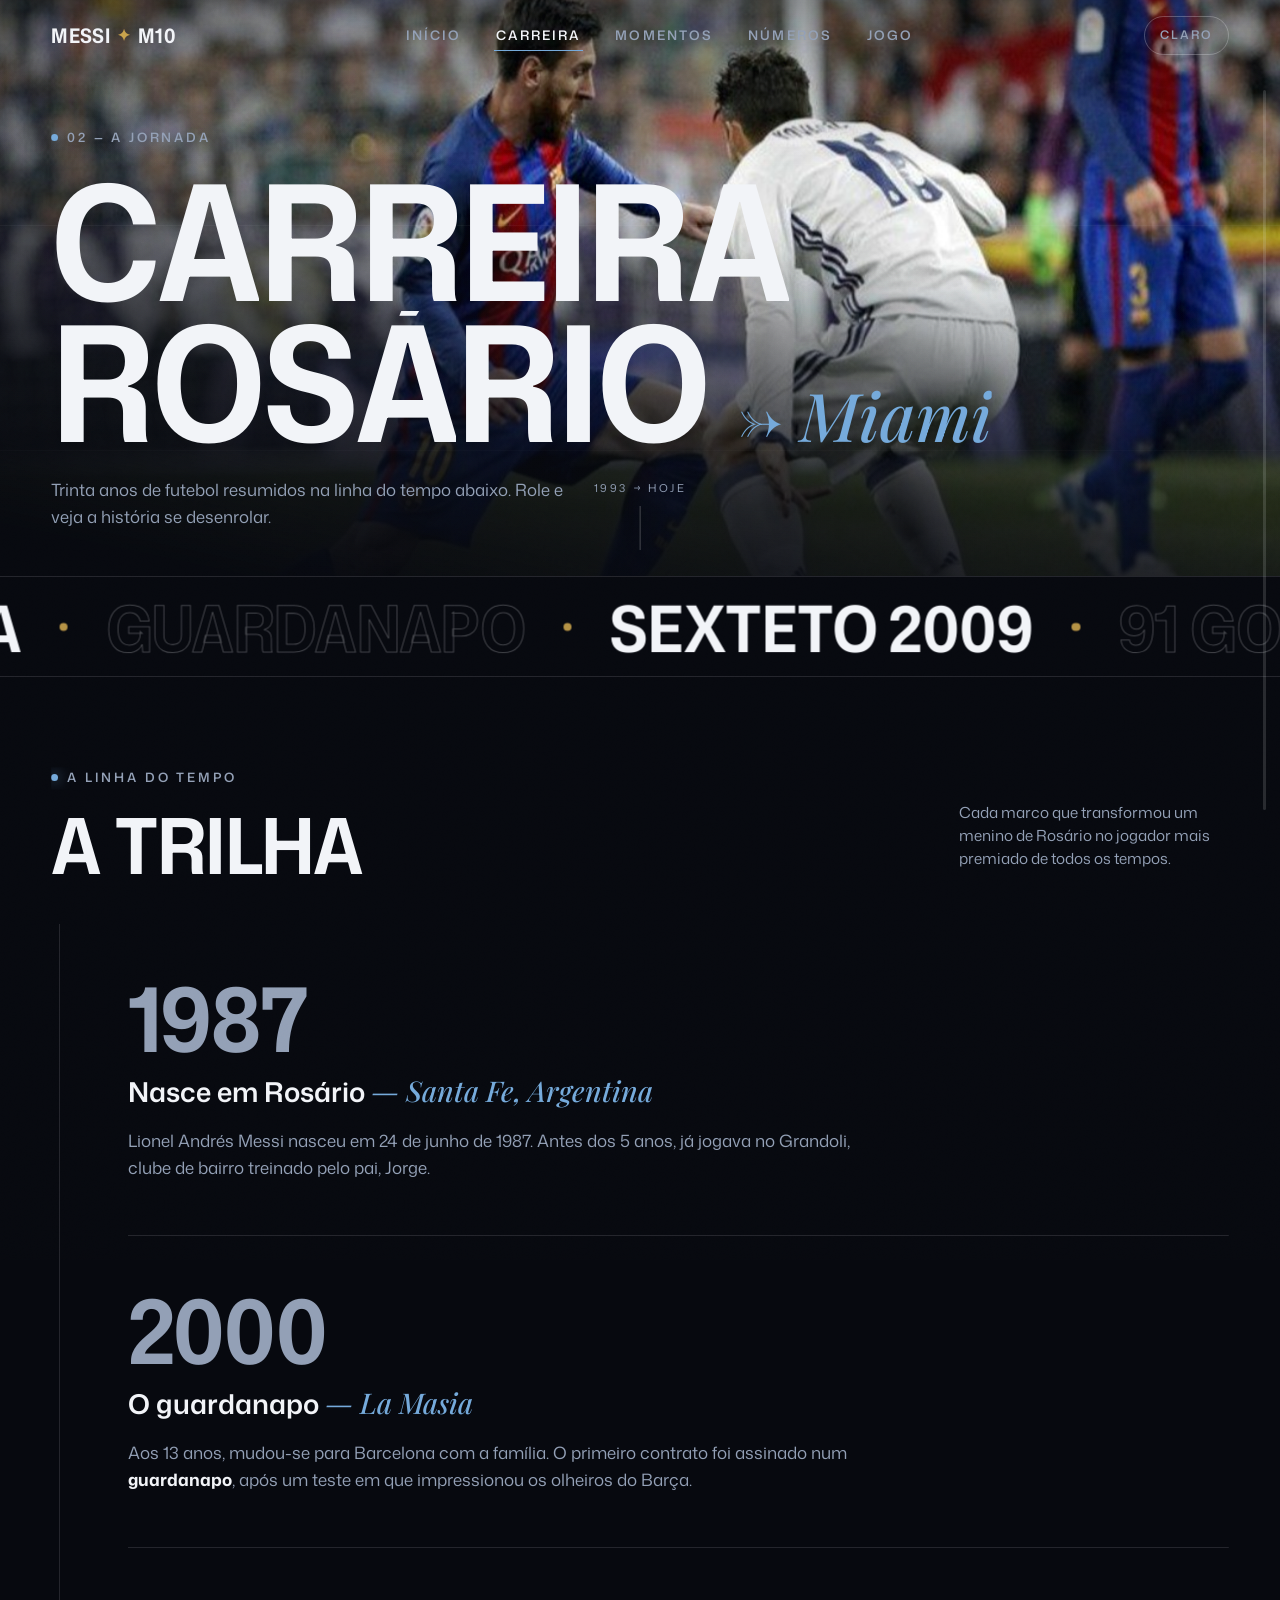
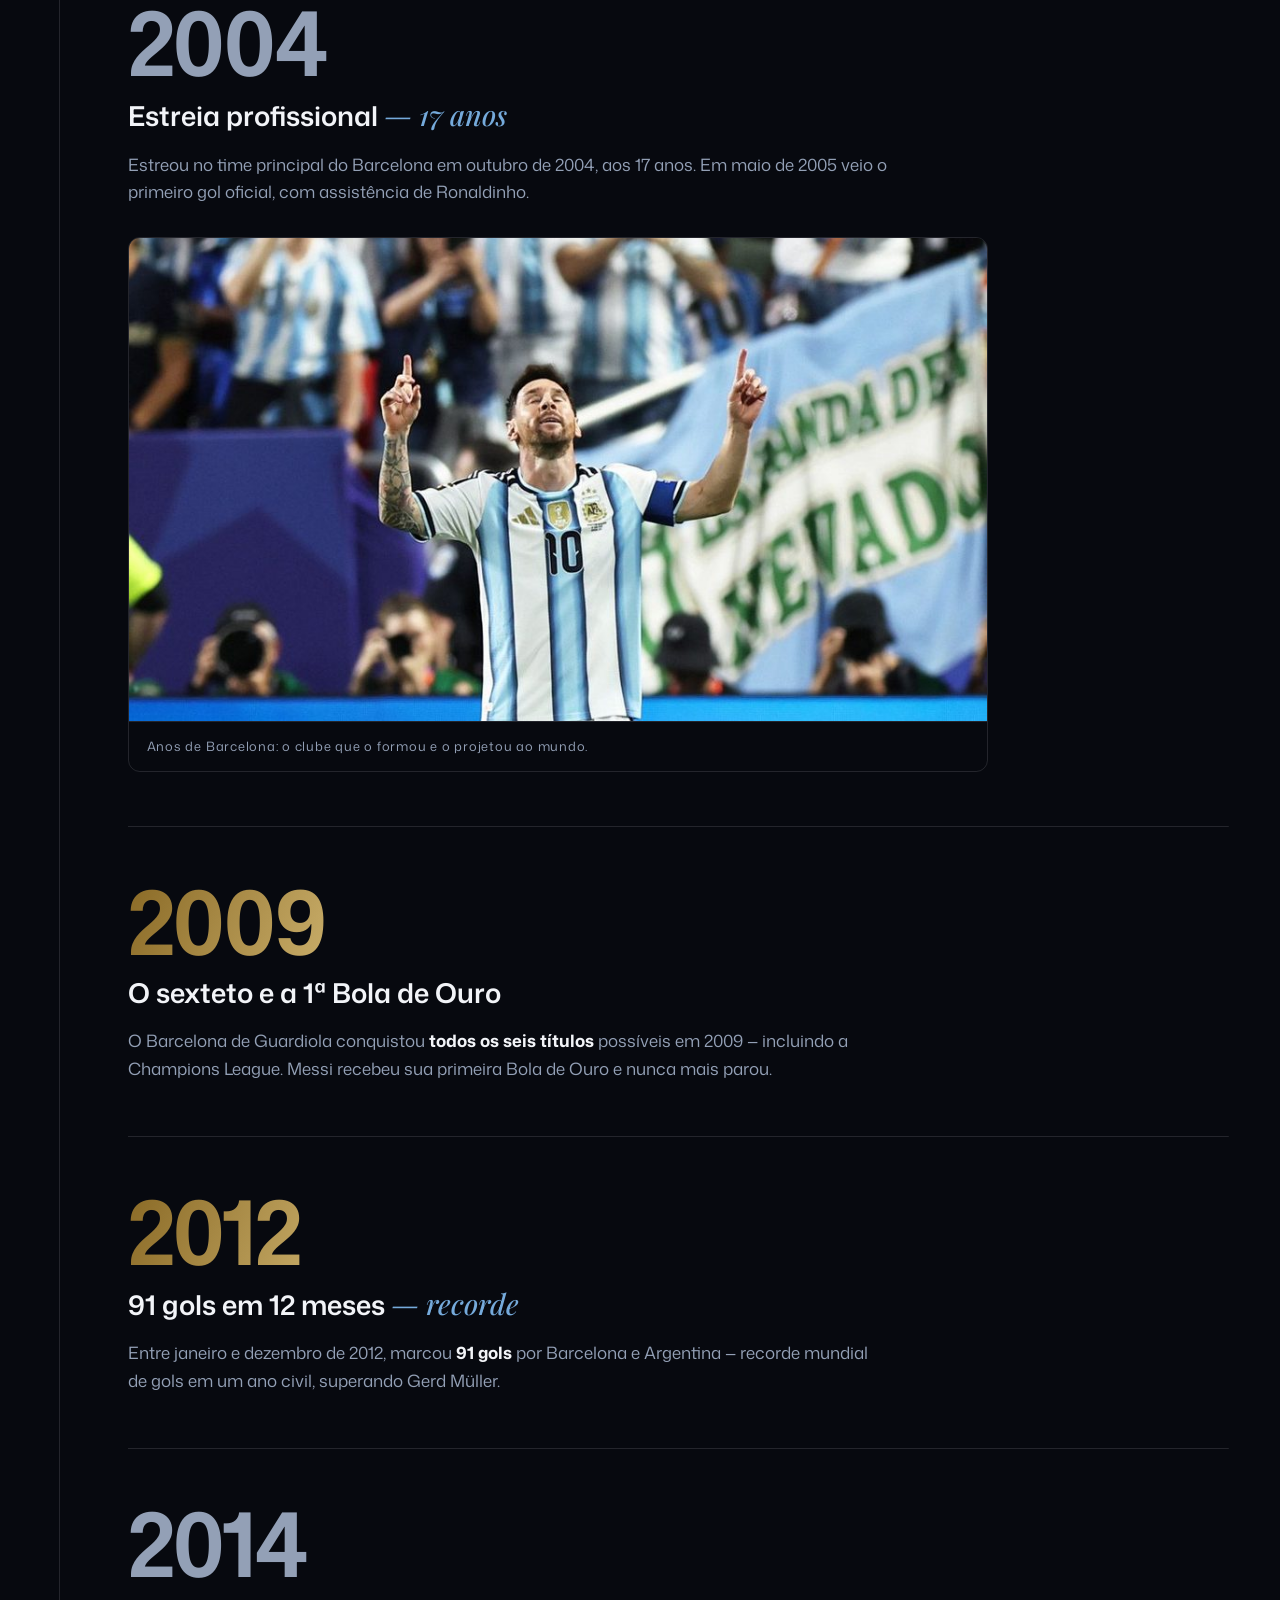
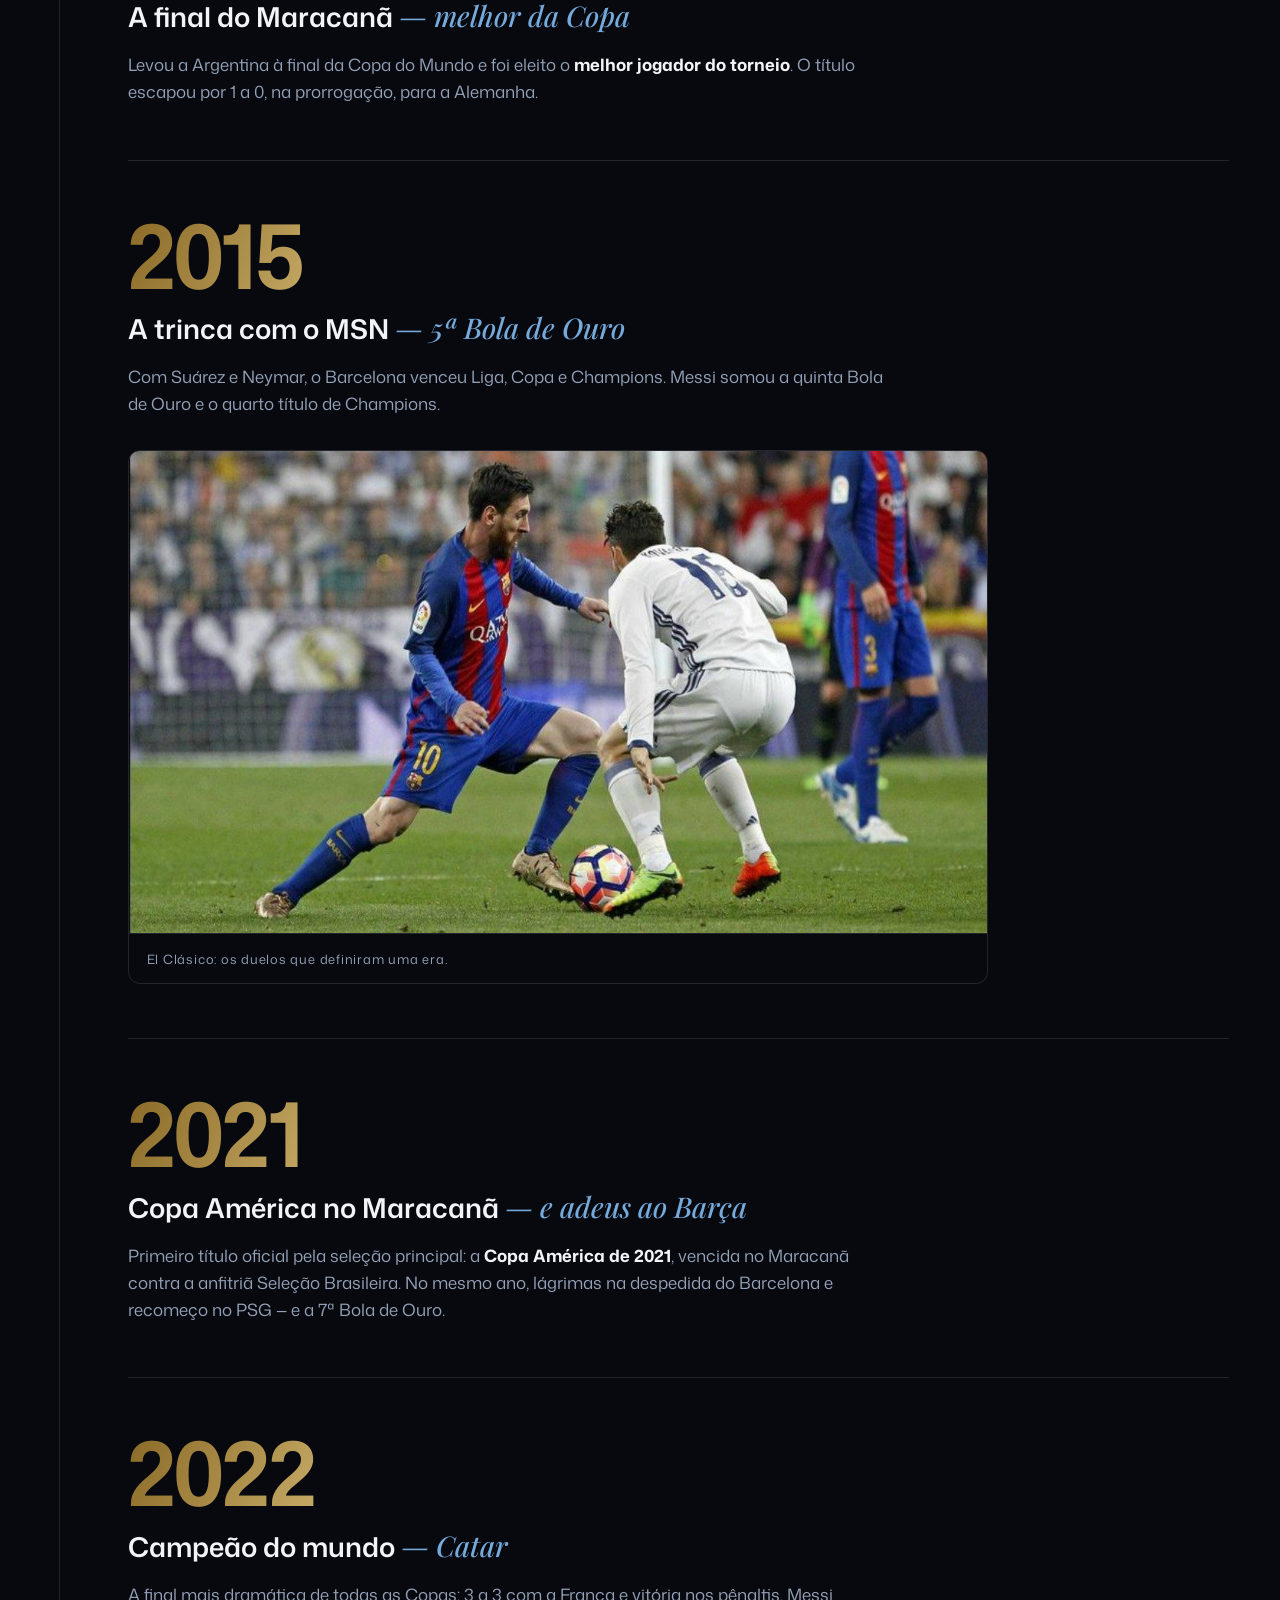
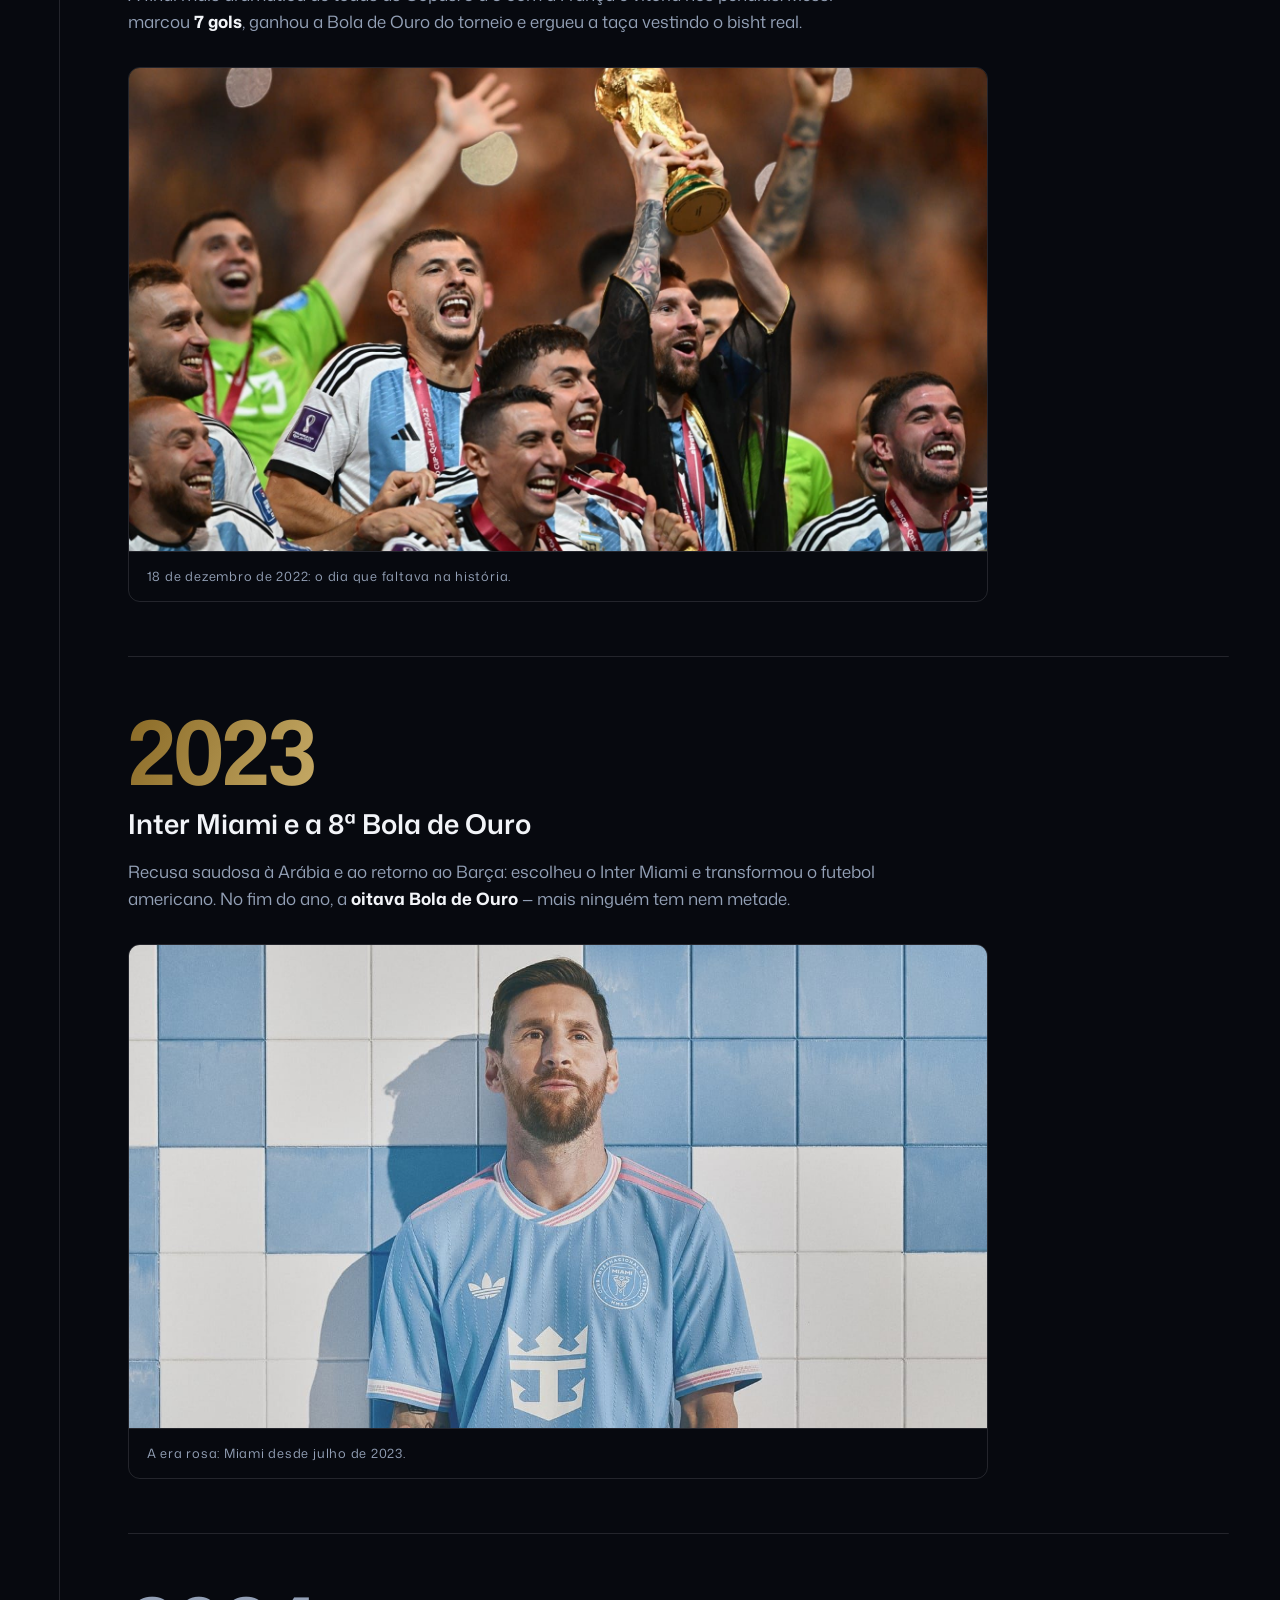
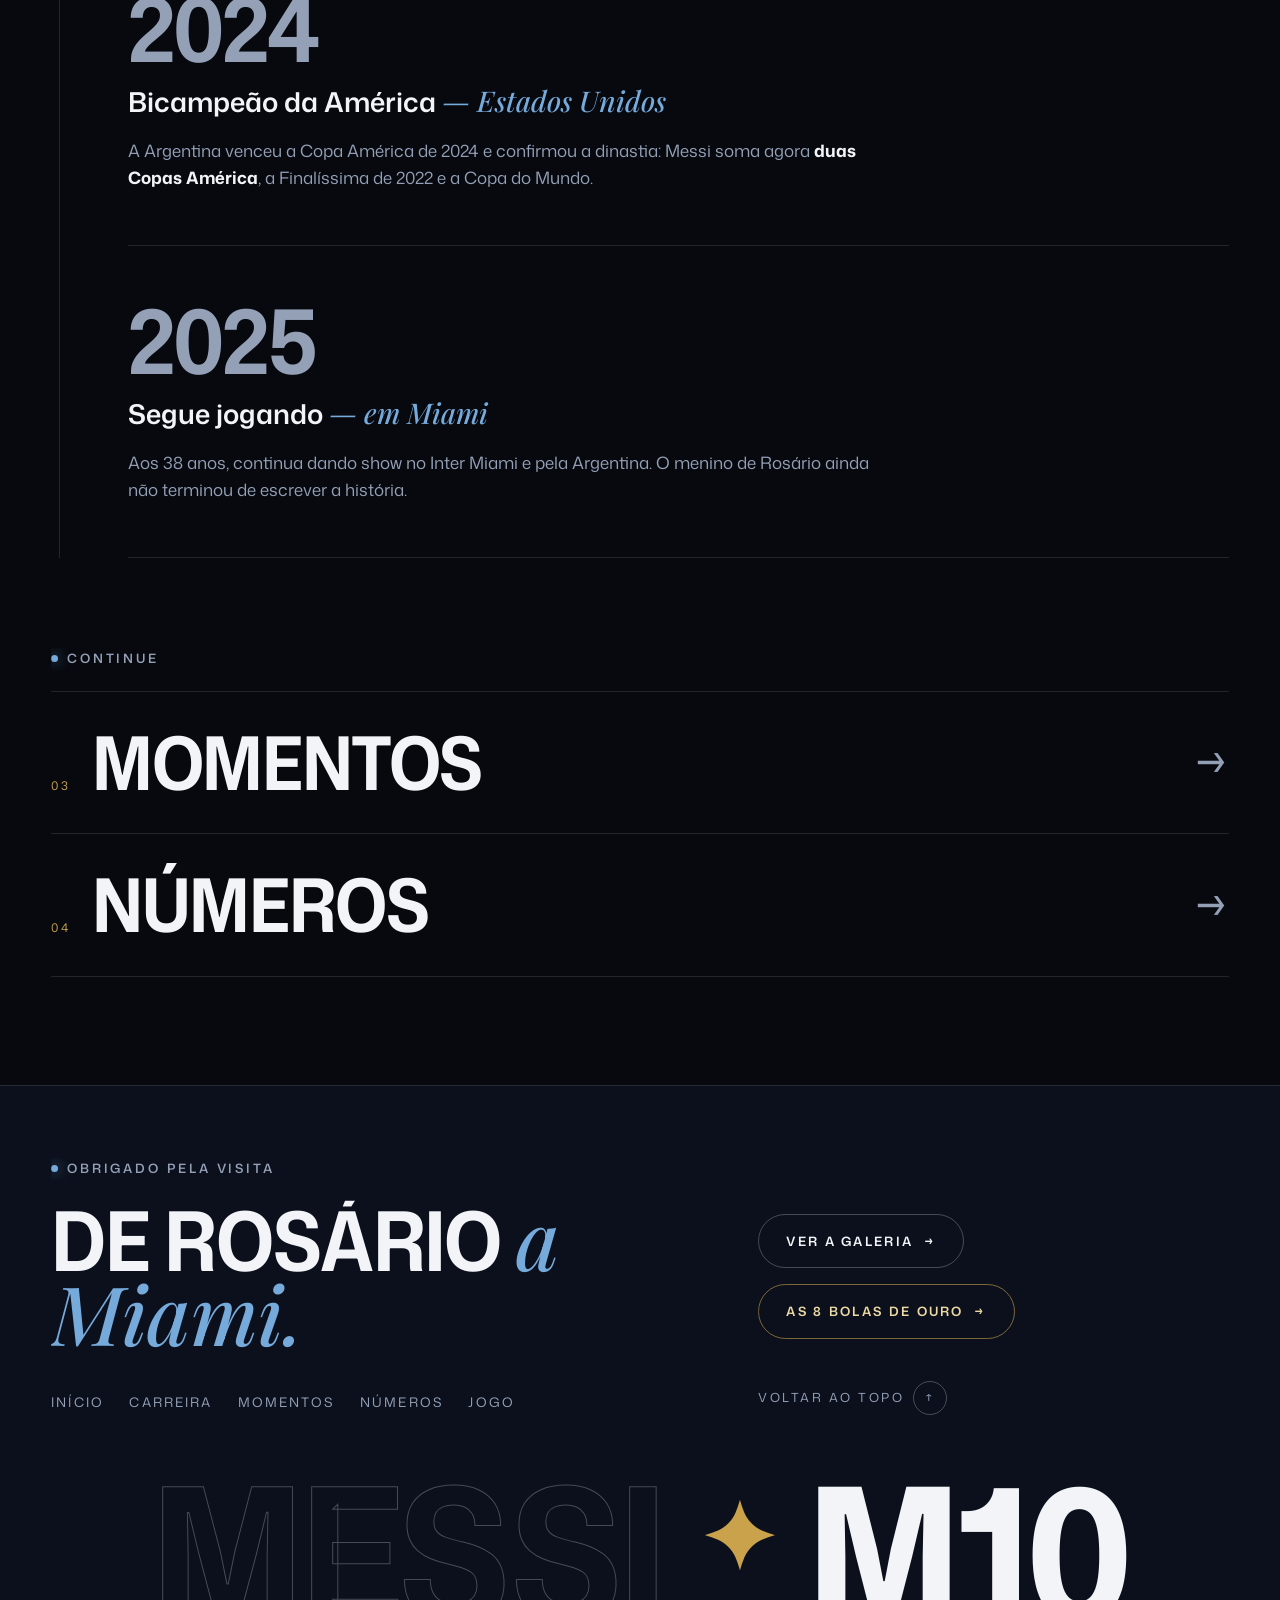
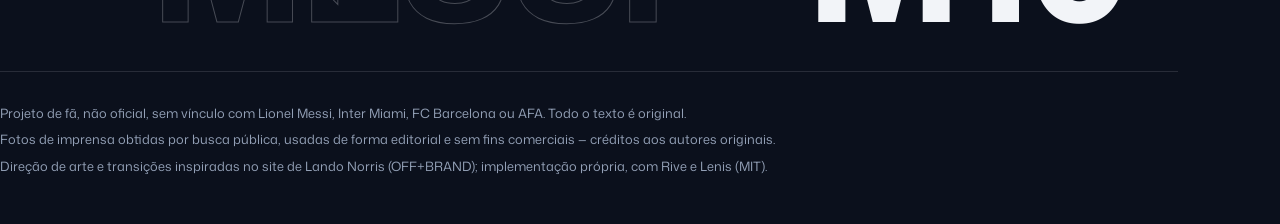
==== carreira.html @ b1a2f0ec "3" ====
<!DOCTYPE html>
<html lang="pt-BR" data-page="carreira">
<head>
<meta charset="utf-8">
<meta name="viewport" content="width=device-width, initial-scale=1, viewport-fit=cover">
<title>Carreira — Lionel Messi ✦ M10</title>
<meta name="description" content="A linha do tempo de Lionel Messi: de La Masia ao Mundial de 2022, do guardanapo de 2000 ao Inter Miami. Projeto de fã, não oficial.">
<meta name="theme-color" content="#07090F">
<link rel="icon" href="data:image/svg+xml,%3Csvg xmlns='http://www.w3.org/2000/svg' viewBox='0 0 64 64'%3E%3Ccircle cx='32' cy='32' r='30' fill='%2307090F'/%3E%3Ctext x='32' y='42' font-family='Arial Black,Arial' font-size='26' font-weight='900' fill='%2375AADB' text-anchor='middle'%3E10%3C/text%3E%3C/svg%3E">
<link rel="preconnect" href="https://fonts.googleapis.com">
<link rel="preconnect" href="https://fonts.gstatic.com" crossorigin>
<link href="https://fonts.googleapis.com/css2?family=Mona+Sans:ital,wdth,wght@0,75..125,200..800;1,75..125,200..800&family=Playfair+Display:ital,wght@1,400;1,500;1,600&display=swap" rel="stylesheet">
<link rel="stylesheet" href="assets/css/site.css">
<script>document.documentElement.classList.add("js");
try{if(sessionStorage.getItem("m-transit")==="1")document.documentElement.classList.add("transit")}catch(e){}</script>
</head>
<body>

<header class="hd">
  <a class="logo" href="index.html">Messi<span class="star">✦</span><b>M10</b></a>
  <nav class="nav" aria-label="Principal">
    <a href="index.html">Início</a>
    <a href="carreira.html" aria-current="page">Carreira</a>
    <a href="momentos.html">Momentos</a>
    <a href="records.html">Números</a>
    <a href="jogo.html">Jogo</a>
  </nav>
  <div class="hd-tools">
    <button class="theme" id="theme" type="button">claro</button>
    <button class="burger" type="button" aria-label="Abrir menu" aria-expanded="false"><i></i></button>
  </div>
</header>

<div class="menu" id="menu">
  <a href="index.html"><small>01</small>Início</a>
  <a href="carreira.html" aria-current="page"><small>02</small>Carreira</a>
  <a href="momentos.html"><small>03</small>Momentos</a>
  <a href="records.html"><small>04</small>Números</a>
  <a href="jogo.html"><small>05</small>Jogo</a>
</div>

<div class="cursor" aria-hidden="true"></div>
<div class="scroll-indicator" aria-hidden="true"><i></i></div>

<main id="top">

  <section class="hero" style="min-height:64svh" aria-label="Carreira — abertura">
    <div class="hero-bg" aria-hidden="true"><img src="assets/img/barca-drible.jpg" alt=""></div>
    <div class="hero-grid" aria-hidden="true"></div>
    <div class="hero-inner">
      <div>
        <p class="eyebrow" data-reveal>02 — a jornada</p>
        <div class="hero-title" aria-hidden="true">
          <span data-split style="display:block">Carreira</span>
          <span class="row2"><span data-split>Rosário</span><span class="serif-i" data-reveal style="--d:.4s">→ Miami</span></span>
        </div>
        <p class="lede" data-reveal style="--d:.25s">Trinta anos de futebol resumidos na linha do tempo abaixo. Role e veja a história se desenrolar.</p>
      </div>
    </div>
    <div class="scroll-cue" aria-hidden="true"><span>1993 → hoje</span><i></i></div>
  </section>

  <div class="marq" aria-hidden="true">
    <div class="mt">
      <span>la masia</span><i></i><span class="o">guardanapo</span><i></i><span>sexteto 2009</span><i></i><span class="o">91 gols</span><i></i><span>catar 2022</span><i></i>
      <span>la masia</span><i></i><span class="o">guardanapo</span><i></i><span>sexteto 2009</span><i></i><span class="o">91 gols</span><i></i><span>catar 2022</span><i></i>
    </div>
  </div>

  <section class="wrap" style="padding-block:clamp(4rem,10vh,8rem)" aria-label="Linha do tempo">
    <div class="sec-h">
      <div>
        <p class="eyebrow" data-reveal>a linha do tempo</p>
        <h2 class="display" data-reveal="line">A trilha</h2>
      </div>
      <p class="note" data-reveal style="--d:.12s">Cada marco que transformou um menino de Rosário no jogador mais premiado de todos os tempos.</p>
    </div>

    <div class="tl">
      <span class="rail" aria-hidden="true"></span>

      <article class="tl-item" data-reveal>
        <p class="tl-year">1987</p>
        <h3>Nasce em Rosário <span class="serif-i">— Santa Fe, Argentina</span></h3>
        <p>Lionel Andrés Messi nasceu em 24 de junho de 1987. Antes dos 5 anos, já jogava no Grandoli, clube de bairro treinado pelo pai, Jorge.</p>
      </article>

      <article class="tl-item" data-reveal>
        <p class="tl-year">2000</p>
        <h3>O guardanapo <span class="serif-i">— La Masia</span></h3>
        <p>Aos 13 anos, mudou-se para Barcelona com a família. O primeiro contrato foi assinado num <b>guardanapo</b>, após um teste em que impressionou os olheiros do Barça.</p>
      </article>

      <article class="tl-item" data-reveal>
        <p class="tl-year">2004</p>
        <h3>Estreia profissional <span class="serif-i">— 17 anos</span></h3>
        <p>Estreou no time principal do Barcelona em outubro de 2004, aos 17 anos. Em maio de 2005 veio o primeiro gol oficial, com assistência de Ronaldinho.</p>
        <figure>
          <img src="assets/img/barca-v.jpg" alt="Messi em campo com a camisa do Barcelona" loading="lazy">
          <figcaption>Anos de Barcelona: o clube que o formou e o projetou ao mundo.</figcaption>
        </figure>
      </article>

      <article class="tl-item gold" data-reveal>
        <p class="tl-year">2009</p>
        <h3>O sexteto e a 1ª Bola de Ouro</h3>
        <p>O Barcelona de Guardiola conquistou <b>todos os seis títulos</b> possíveis em 2009 — incluindo a Champions League. Messi recebeu sua primeira Bola de Ouro e nunca mais parou.</p>
      </article>

      <article class="tl-item gold" data-reveal>
        <p class="tl-year">2012</p>
        <h3>91 gols em 12 meses <span class="serif-i">— recorde</span></h3>
        <p>Entre janeiro e dezembro de 2012, marcou <b>91 gols</b> por Barcelona e Argentina — recorde mundial de gols em um ano civil, superando Gerd Müller.</p>
      </article>

      <article class="tl-item" data-reveal>
        <p class="tl-year">2014</p>
        <h3>A final do Maracanã <span class="serif-i">— melhor da Copa</span></h3>
        <p>Levou a Argentina à final da Copa do Mundo e foi eleito o <b>melhor jogador do torneio</b>. O título escapou por 1 a 0, na prorrogação, para a Alemanha.</p>
      </article>

      <article class="tl-item gold" data-reveal>
        <p class="tl-year">2015</p>
        <h3>A trinca com o MSN <span class="serif-i">— 5ª Bola de Ouro</span></h3>
        <p>Com Suárez e Neymar, o Barcelona venceu Liga, Copa e Champions. Messi somou a quinta Bola de Ouro e o quarto título de Champions.</p>
        <figure>
          <img src="assets/img/barca-drible.jpg" alt="Messi driblando adversário de branco em um clássico pelo Barcelona" loading="lazy">
          <figcaption>El Clásico: os duelos que definiram uma era.</figcaption>
        </figure>
      </article>

      <article class="tl-item gold" data-reveal>
        <p class="tl-year">2021</p>
        <h3>Copa América no Maracanã <span class="serif-i">— e adeus ao Barça</span></h3>
        <p>Primeiro título oficial pela seleção principal: a <b>Copa América de 2021</b>, vencida no Maracanã contra a anfitriã Seleção Brasileira. No mesmo ano, lágrimas na despedida do Barcelona e recomeço no PSG — e a 7ª Bola de Ouro.</p>
      </article>

      <article class="tl-item gold" data-reveal>
        <p class="tl-year">2022</p>
        <h3>Campeão do mundo <span class="serif-i">— Catar</span></h3>
        <p>A final mais dramática de todas as Copas: 3 a 3 com a França e vitória nos pênaltis. Messi marcou <b>7 gols</b>, ganhou a Bola de Ouro do torneio e ergueu a taça vestindo o bisht real.</p>
        <figure>
          <img src="assets/img/copa-erguer.jpg" alt="Messi ergue a taça da Copa do Mundo de 2022 cercado pelos companheiros" loading="lazy">
          <figcaption>18 de dezembro de 2022: o dia que faltava na história.</figcaption>
        </figure>
      </article>

      <article class="tl-item gold" data-reveal>
        <p class="tl-year">2023</p>
        <h3>Inter Miami e a 8ª Bola de Ouro</h3>
        <p>Recusa saudosa à Arábia e ao retorno ao Barça: escolheu o Inter Miami e transformou o futebol americano. No fim do ano, a <b>oitava Bola de Ouro</b> — mais ninguém tem nem metade.</p>
        <figure>
          <img src="assets/img/miami-apanicada.jpg" alt="Messi com a camisa do Inter Miami em apresentação" loading="lazy">
          <figcaption>A era rosa: Miami desde julho de 2023.</figcaption>
        </figure>
      </article>

      <article class="tl-item" data-reveal>
        <p class="tl-year">2024</p>
        <h3>Bicampeão da América <span class="serif-i">— Estados Unidos</span></h3>
        <p>A Argentina venceu a Copa América de 2024 e confirmou a dinastia: Messi soma agora <b>duas Copas América</b>, a Finalíssima de 2022 e a Copa do Mundo.</p>
      </article>

      <article class="tl-item" data-reveal>
        <p class="tl-year">2025</p>
        <h3>Segue jogando <span class="serif-i">— em Miami</span></h3>
        <p>Aos 38 anos, continua dando show no Inter Miami e pela Argentina. O menino de Rosário ainda não terminou de escrever a história.</p>
      </article>
    </div>
  </section>

  <section class="wrap" aria-label="Próxima página" style="padding-block:0 clamp(5rem,12vh,9rem)">
    <p class="eyebrow" data-reveal>continue</p>
    <div class="rows" data-reveal style="--d:.1s">
      <a class="row-l" href="momentos.html">
        <span class="tt"><small>03</small><h3>Momentos</h3></span>
        <span class="arw">→</span>
      </a>
      <a class="row-l" href="records.html">
        <span class="tt"><small>04</small><h3>Números</h3></span>
        <span class="arw">→</span>
      </a>
    </div>
  </section>

</main>

<footer>
  <div class="wrap f-top">
    <div>
      <p class="eyebrow" data-reveal>obrigado pela visita</p>
      <h2 class="display" data-reveal="line">De Rosário <span class="serif-i">a Miami.</span></h2>
      <ul class="f-nav">
        <li><a href="index.html">início</a></li>
        <li><a href="carreira.html">carreira</a></li>
        <li><a href="momentos.html">momentos</a></li>
        <li><a href="records.html">números</a></li>
        <li><a href="jogo.html">jogo</a></li>
      </ul>
    </div>
    <div class="f-cta" data-reveal>
      <a class="btn-w" href="momentos.html">ver a galeria <span class="arw">→</span></a>
      <a class="btn-w gold" href="records.html">as 8 bolas de ouro <span class="arw">→</span></a>
      <a class="up" href="#top">voltar ao topo <i>↑</i></a>
    </div>
  </div>
  <div class="f-word" aria-hidden="true">Messi <span class="star">✦</span> <b>M10</b></div>
  <ul class="credits wrap">
    <li>Projeto de fã, não oficial, sem vínculo com Lionel Messi, Inter Miami, FC Barcelona ou AFA. Todo o texto é original.</li>
    <li>Fotos de imprensa obtidas por busca pública, usadas de forma editorial e sem fins comerciais — créditos aos autores originais.</li>
    <li>Direção de arte e transições inspiradas no site de Lando Norris (OFF+BRAND); implementação própria, com Rive e Lenis (MIT).</li>
  </ul>
</footer>

<div class="transition-w" aria-hidden="true">
  <div class="tr-curtain"><i></i><i></i></div>
  <div class="transition-rive"><canvas data-rive-primary></canvas></div>
  <div class="tr-word" aria-hidden="true">M10</div>
  <div class="transition-btn">
    <button class="btn-w gold" type="button">entrar <span class="arw">↓</span></button>
    <span class="hint">messi ✦ m10 — clique em qualquer lugar para entrar</span>
  </div>
</div>

<script src="assets/js/lenis.min.js"></script>
<script src="assets/rive/rive.js"></script>
<script src="assets/js/site.js"></script>
</body>
</html>
---- assets/css/site.css ----
/* ============================================================
   MESSI ✦ M10 — design system
   Luxo · paleta azul argentino + ouro champagne
   DNA Lando: Mona Sans caps, grain, hairlines, ease .65,.05,0,1
   ============================================================ */
@property --r{syntax:"<length>";inherits:true;initial-value:1px}

:root{
  --bg:#07090F; --bg2:#0B101C; --panel:#0D1424; --panel2:#111A2E;
  --ink:#F2F4F8; --mute:#93A0B6;
  --acc:#75AADB; --acc-soft:#A9CDEE; --acc-deep:#3D6E9E;
  --gold:#C9A24B; --gold-hi:#ECD9A4;
  --goldg:linear-gradient(115deg,#8A6A26,#E8CF8B 45%,#B88F3A 70%,#F1DFA6);
  --line:rgba(242,244,248,.12); --line2:rgba(242,244,248,.26);
  --hair:linear-gradient(90deg,transparent,rgba(117,170,219,.55),transparent);
  --ease:cubic-bezier(.65,.05,0,1); --ease2:cubic-bezier(.22,1,.36,1);
  --dur:.75s;
  --display:"Mona Sans","Arial Narrow",Impact,sans-serif;
  --body:"Mona Sans",system-ui,-apple-system,"Segoe UI",sans-serif;
  --serif:"Playfair Display",Georgia,"Times New Roman",serif;
  --r1:.54rem; --r2:.74rem; --r3:1.1rem;
  color-scheme:dark;
}
html[data-theme="light"]{
  --bg:#F2F1EA; --bg2:#EAE9E0; --panel:#FFFFFF; --panel2:#F7F6EF;
  --ink:#0A0E18; --mute:#5A6478;
  --acc:#2E6EA6; --acc-soft:#1E4E7C; --acc-deep:#75AADB;
  --gold:#8A6A26; --gold-hi:#8A6A26;
  --line:rgba(10,14,24,.14); --line2:rgba(10,14,24,.3);
  --hair:linear-gradient(90deg,transparent,rgba(46,110,166,.5),transparent);
  color-scheme:light;
}

*,*::before,*::after{box-sizing:border-box}
html{scroll-behavior:auto}
html.lenis,html.lenis body{height:auto}
.lenis.lenis-smooth{scroll-behavior:auto!important}
.lenis.lenis-stopped{overflow:hidden}
body{
  margin:0; background:var(--bg); color:var(--ink);
  font-family:var(--body); font-size:1.06rem; line-height:1.6;
  -webkit-font-smoothing:antialiased; text-rendering:optimizeLegibility;
  overflow-x:clip; min-height:100vh;
  transition:background-color .5s var(--ease2), color .5s var(--ease2);
}
img{max-width:100%; display:block}
a{color:inherit; text-decoration:none}
button{font:inherit; color:inherit; background:none; border:0; cursor:pointer}
::selection{background:var(--acc); color:#07090F}
:focus-visible{outline:2px solid var(--acc); outline-offset:3px; border-radius:4px}
.screen-reader{position:absolute; width:1px; height:1px; overflow:hidden; clip:rect(0 0 0 0); white-space:nowrap}

/* ---------- grain + vinheta (luxo) ---------- */
body::after{
  content:""; position:fixed; inset:-40%; z-index:9980; pointer-events:none;
  background-image:url("data:image/svg+xml,%3Csvg xmlns='http://www.w3.org/2000/svg' width='240' height='240'%3E%3Cfilter id='n'%3E%3CfeTurbulence type='fractalNoise' baseFrequency='.82' numOctaves='2' stitchTiles='stitch'/%3E%3C/filter%3E%3Crect width='100%25' height='100%25' filter='url(%23n)' opacity='.5'/%3E%3C/svg%3E");
  opacity:.055; mix-blend-mode:overlay; animation:grain 7s steps(8) infinite;
}
@keyframes grain{
  0%,100%{transform:translate(0,0)} 12.5%{transform:translate(-3%,2%)} 25%{transform:translate(2%,-3%)}
  37.5%{transform:translate(-2%,-2%)} 50%{transform:translate(3%,3%)} 62.5%{transform:translate(-3%,1%)}
  75%{transform:translate(2%,2%)} 87.5%{transform:translate(-1%,-3%)}
}
@media (prefers-reduced-motion:reduce){ body::after{animation:none} }

/* ---------- layout ---------- */
.wrap{width:min(1500px,92vw); margin-inline:auto}
main{position:relative; z-index:1}
section{position:relative}

/* ---------- tipografia ---------- */
.eyebrow{
  display:flex; align-items:center; gap:.7em; margin:0 0 1.4rem;
  font-size:.8rem; font-weight:560; letter-spacing:.22em; text-transform:uppercase; color:var(--mute);
}
.eyebrow::before{content:""; width:.55em; height:.55em; border-radius:50%; background:var(--acc); box-shadow:0 0 14px rgba(117,170,219,.8)}
.eyebrow.gold-dot::before{background:var(--gold); box-shadow:0 0 14px rgba(201,162,75,.8)}
h1,h2,h3{margin:0}
.display{
  font-family:var(--display); font-weight:660; font-stretch:93%;
  text-transform:uppercase; line-height:.9; letter-spacing:-.02em;
}
.serif-i{font-family:var(--serif); font-style:italic; font-weight:480; text-transform:none; letter-spacing:0}
.sec-h{
  display:flex; align-items:flex-end; justify-content:space-between; gap:2rem;
  margin-bottom:clamp(2.4rem,5vh,4rem);
}
.sec-h h2{font-size:clamp(2.7rem,6vw,5.4rem)}
.sec-h .note{max-width:270px; margin:0 0 .6rem; color:var(--mute); font-size:.95rem; line-height:1.5}
.sec-h .idx{color:var(--gold); font-variant-numeric:tabular-nums}

/* ---------- header ---------- */
.hd{
  position:fixed; top:0; left:0; right:0; z-index:900;
  display:flex; align-items:center; justify-content:space-between; gap:1rem;
  padding:1rem min(4vw,3.4rem);
  transition:transform .5s var(--ease), background-color .4s, border-color .4s;
  border-bottom:1px solid transparent;
}
.hd.hide{transform:translateY(-110%)}
.hd.solid{background:color-mix(in srgb, var(--bg) 78%, transparent); backdrop-filter:blur(14px); -webkit-backdrop-filter:blur(14px); border-color:var(--line)}
.logo{display:flex; align-items:baseline; gap:.45rem; font-family:var(--display); font-weight:660; font-stretch:93%; text-transform:uppercase; letter-spacing:.02em; font-size:1.25rem}
.logo b{font-weight:660}
.logo .star{color:var(--gold); font-size:.8em; transform:translateY(-2px)}
.nav{display:flex; gap:.4rem}
.nav a{
  position:relative; padding:.55rem .9rem; font-size:.82rem; font-weight:560;
  letter-spacing:.16em; text-transform:uppercase; color:var(--mute); border-radius:99px;
  transition:color .3s, background-color .3s;
}
.nav a::after{
  content:""; position:absolute; left:50%; bottom:.28em; width:0; height:1px; background:var(--acc);
  transition:width .35s var(--ease), left .35s var(--ease);
}
.nav a:hover{color:var(--ink)}
.nav a:hover::after,.nav a[aria-current="page"]::after{width:calc(100% - 1.8em); left:.9em}
.nav a[aria-current="page"]{color:var(--ink)}
.hd-tools{display:flex; align-items:center; gap:.6rem}
.theme,.burger{
  padding:.55rem .95rem; border:1px solid var(--line2); border-radius:99px;
  font-size:.74rem; font-weight:560; letter-spacing:.16em; text-transform:uppercase; color:var(--mute);
  transition:color .3s, border-color .3s, background-color .3s, transform .3s var(--ease);
}
.theme:hover,.burger:hover{color:var(--ink); border-color:var(--ink)}
.theme:active,.burger:active{transform:scale(.94)}
.burger{display:none; width:44px; height:38px; padding:0; position:relative}
.burger i,.burger i::before,.burger i::after{
  content:""; position:absolute; left:12px; width:20px; height:2px; background:var(--ink); transition:transform .35s var(--ease), top .35s var(--ease);
}
.burger i{top:18px}
.burger i::before{left:0; top:-6px}
.burger i::after{left:0; top:6px}
.burger.on i{background:transparent}
.burger.on i::before{top:0; transform:rotate(45deg)}
.burger.on i::after{top:0; transform:rotate(-45deg)}

/* menu mobile (overlay, estilo nav-menu-bg do Lando) */
.menu{
  position:fixed; inset:0; z-index:850; background:var(--bg2);
  display:flex; flex-direction:column; justify-content:center; padding:0 8vw;
  clip-path:inset(0 0 100% 0); visibility:hidden;
  transition:clip-path .7s var(--ease), visibility 0s .7s;
}
.menu.on{clip-path:inset(0 0 0% 0); visibility:visible; transition:clip-path .7s var(--ease)}
.menu a{
  display:flex; align-items:baseline; gap:1rem; padding:1rem 0; border-bottom:1px solid var(--line);
  font-family:var(--display); font-weight:660; font-stretch:93%; text-transform:uppercase;
  font-size:clamp(2rem,9vw,3.4rem); line-height:1; letter-spacing:-.02em;
  transform:translateY(40px); opacity:0; transition:transform .6s var(--ease), opacity .6s;
}
.menu.on a{transform:none; opacity:1}
.menu.on a:nth-child(2){transition-delay:.06s}.menu.on a:nth-child(3){transition-delay:.12s}
.menu.on a:nth-child(4){transition-delay:.18s}.menu.on a:nth-child(5){transition-delay:.24s}
.menu a small{font-family:var(--body); font-size:.8rem; letter-spacing:.2em; color:var(--gold)}
.menu a[aria-current="page"]{color:var(--acc)}

/* ---------- indicador de progresso (scroll-indicator do Lando) ---------- */
.scroll-indicator{
  position:fixed; right:14px; top:10vh; height:80vh; width:3px; z-index:800;
  border-radius:99px; background:color-mix(in srgb, var(--ink) 14%, transparent);
  mix-blend-mode:normal; pointer-events:none;
}
.scroll-indicator i{
  position:absolute; top:0; left:0; width:100%; height:0%;
  border-radius:inherit; background:linear-gradient(180deg,var(--acc),var(--gold));
  box-shadow:0 0 12px rgba(117,170,219,.55);
}
@media (max-width:900px){ .scroll-indicator{display:none} }

/* ---------- cursor ---------- */
.cursor{
  position:fixed; z-index:9700; top:0; left:0; width:14px; height:14px; border-radius:50%;
  background:var(--acc); pointer-events:none; opacity:0;
  transform:translate(-50%,-50%); mix-blend-mode:normal;
  transition:width .25s, height .25s, opacity .3s, background-color .25s;
}
.cursor.big{width:56px; height:56px; background:color-mix(in srgb, var(--acc) 24%, transparent); border:1px solid var(--acc)}
@media (hover:none){ .cursor{display:none} }

/* ---------- hero home ---------- */
.hero{
  min-height:100svh; display:flex; flex-direction:column; justify-content:flex-end;
  padding:calc(5rem + 4vh) min(4vw,3.4rem) 0; overflow:clip; isolation:isolate;
}
.hero-bg{position:absolute; inset:0; z-index:-2; overflow:hidden}
.hero-bg img{
  width:100%; height:112%; object-fit:cover; object-position:center 28%;
  filter:saturate(.92) contrast(1.04);
  will-change:transform;
}
.hero-bg::after{
  content:""; position:absolute; inset:0;
  background:
    linear-gradient(180deg, color-mix(in srgb,var(--bg) 42%, transparent) 0%, transparent 30%),
    linear-gradient(12deg, var(--bg) 6%, color-mix(in srgb,var(--bg) 72%, transparent) 30%, transparent 62%),
    radial-gradient(120% 90% at 78% 10%, transparent 40%, color-mix(in srgb,var(--bg) 55%, transparent) 100%);
}
.hero-grid{position:absolute; inset:0; z-index:-1; opacity:.5;
  background-image:linear-gradient(var(--line) 1px, transparent 1px);
  background-size:100% 25vh; mask-image:linear-gradient(180deg,transparent,#000 55%,transparent 90%);
}
.hero-inner{
  width:min(1500px,100%); margin-inline:auto;
  display:grid; grid-template-columns:1fr auto; align-items:end; gap:3rem;
  padding-bottom:clamp(2rem,5vh,3.6rem);
}
.hero-title{
  font-family:var(--display); font-weight:660; font-stretch:93%;
  text-transform:uppercase; line-height:.88; letter-spacing:-.02em;
  font-size:clamp(4.2rem,12.5vw,11.5rem); margin:.4rem 0 0;
}
.hero-title > span[data-split]{display:block}
.hero-title .row2{display:flex; align-items:baseline; gap:.18em}
.hero-title .row2 [data-split]{display:inline-block}
.hero-title .serif-i{font-size:.42em; color:var(--acc); text-transform:none; letter-spacing:0; font-weight:480; transform:translateY(-.06em)}
.hero .lede{max-width:520px; color:var(--mute); font-size:1.05rem; margin:1.6rem 0 0}
.hero-meta{
  display:flex; flex-wrap:wrap; gap:.6rem 2.4rem; margin-top:2.2rem;
  font-size:.78rem; letter-spacing:.18em; text-transform:uppercase; color:var(--mute);
}
.hero-meta span{display:flex; align-items:center; gap:.6em}
.hero-meta i{width:22px; height:1px; background:var(--gold); display:inline-block}
.hero-card{
  position:relative; width:min(340px,78vw); border-radius:var(--r2); overflow:hidden;
  border:1px solid var(--line2); background:var(--panel); aspect-ratio:3/4;
  transform:rotate(2.2deg); box-shadow:0 30px 80px rgba(0,0,0,.5);
}
.hero-card img{position:absolute; inset:0; width:100%; height:100%; object-fit:cover; opacity:0; transform:scale(1.06); transition:opacity .8s var(--ease2), transform 1.4s var(--ease2)}
.hero-card img.on{opacity:1; transform:scale(1)}
.hero-card .tag{
  position:absolute; left:12px; bottom:12px; z-index:2; padding:.45rem .8rem; border-radius:99px;
  background:color-mix(in srgb,var(--bg) 72%, transparent); border:1px solid var(--line2);
  backdrop-filter:blur(8px); font-size:.68rem; letter-spacing:.16em; text-transform:uppercase; color:var(--ink);
}
.scroll-cue{
  position:absolute; left:50%; bottom:1.6rem; transform:translateX(-50%);
  display:flex; flex-direction:column; align-items:center; gap:.6rem;
  font-size:.68rem; letter-spacing:.24em; text-transform:uppercase; color:var(--mute);
}
.scroll-cue i{width:1px; height:44px; background:var(--line2); overflow:hidden; position:relative; display:block}
.scroll-cue i::after{content:""; position:absolute; left:0; top:-50%; width:100%; height:50%; background:var(--acc); animation:cue 1.8s var(--ease) infinite}
@keyframes cue{0%{top:-50%}100%{top:110%}}

/* ---------- marquee ---------- */
.marq{border-block:1px solid var(--line); overflow:clip; padding:1.1rem 0; position:relative}
.marq .mt{display:flex; width:max-content; will-change:transform}
.marq span{
  font-family:var(--display); font-weight:660; font-stretch:93%; text-transform:uppercase;
  font-size:clamp(2.2rem,5vw,4.2rem); line-height:1; letter-spacing:-.01em; white-space:nowrap; padding-inline:.6em;
}
.marq i{width:.5em; align-self:center; flex:none; aspect-ratio:1; border-radius:50%; background:var(--gold); opacity:.9}
.marq .o{-webkit-text-stroke:1px var(--line2); color:transparent}

/* ---------- statement ---------- */
.statement{padding:clamp(6rem,14vh,10rem) 0}
.statement p{
  margin:0; max-width:20ch;
  font-family:var(--display); font-weight:640; font-stretch:95%;
  font-size:clamp(2.2rem,5.6vw,4.8rem); line-height:1.04; letter-spacing:-.015em;
}
.statement p b{color:var(--acc); font-weight:660}
.statement p .serif-i{color:var(--gold-hi)}
.statement .cap{display:block; margin-top:2rem; color:var(--mute); font-size:.8rem; letter-spacing:.2em; text-transform:uppercase}

/* ---------- botões ---------- */
.btn-w{
  display:inline-flex; align-items:center; gap:.8em; padding:1rem 1.7rem;
  border:1px solid var(--line2); border-radius:99px;
  font-size:.8rem; font-weight:600; letter-spacing:.18em; text-transform:uppercase;
  transition:background-color .35s var(--ease), color .35s var(--ease), border-color .35s, transform .35s var(--ease);
}
.btn-w:hover{background:var(--ink); color:var(--bg); border-color:var(--ink)}
.btn-w.gold{border-color:color-mix(in srgb,var(--gold) 60%, transparent); color:var(--gold-hi)}
.btn-w.gold:hover{background:var(--gold); color:#14100a; border-color:var(--gold)}
.btn-w:active{transform:scale(.96)}
.btn-w .arw{transition:transform .35s var(--ease)}
.btn-w:hover .arw{transform:translateX(4px)}

/* linhas-índice gigantes (links entre páginas) */
.rows{border-top:1px solid var(--line)}
.row-l{
  display:flex; align-items:center; justify-content:space-between; gap:2rem;
  padding:clamp(1.6rem,3.6vh,2.6rem) 0; border-bottom:1px solid var(--line);
  position:relative; overflow:clip;
}
.row-l .tt{display:flex; align-items:baseline; gap:1.4rem}
.row-l .tt small{font-size:.75rem; letter-spacing:.2em; color:var(--gold); text-transform:uppercase}
.row-l h3{
  font-family:var(--display); font-weight:660; font-stretch:93%; text-transform:uppercase;
  font-size:clamp(2rem,6vw,4.6rem); line-height:.95; letter-spacing:-.02em;
  transition:transform .55s var(--ease), color .35s;
}
.row-l .arw{font-family:var(--display); font-size:clamp(1.6rem,4vw,3rem); color:var(--mute); transition:transform .55s var(--ease), color .35s}
.row-l::before{
  content:""; position:absolute; inset:0; z-index:-1; background:var(--panel2);
  transform:translateY(101%); transition:transform .55s var(--ease);
}
.row-l:hover::before{transform:translateY(0)}
.row-l:hover h3{transform:translateX(14px); color:var(--acc)}
.row-l:hover .arw{transform:translateX(-8px) rotate(-45deg); color:var(--acc)}

/* ---------- bandas full-bleed com parallax ---------- */
.band{position:relative; min-height:86svh; display:flex; align-items:flex-end; overflow:clip; isolation:isolate}
.band img{position:absolute; inset:0; z-index:-2; width:100%; height:120%; object-fit:cover; will-change:transform}
.band::after{content:""; position:absolute; inset:0; z-index:-1;
  background:linear-gradient(180deg, color-mix(in srgb,var(--bg) 30%,transparent), transparent 35% 60%, color-mix(in srgb,var(--bg) 88%,transparent))}
.band .wrap{padding-bottom:clamp(2.4rem,6vh,4rem); width:min(1500px,92vw)}
.band .big{
  font-family:var(--display); font-weight:660; font-stretch:93%; text-transform:uppercase;
  font-size:clamp(3rem,9vw,8.4rem); line-height:.92; letter-spacing:-.02em; margin:0;
}
.band .big .serif-i{color:var(--acc)}
.band .kicker{display:flex; gap:.6em; align-items:center; color:var(--gold-hi); font-size:.8rem; letter-spacing:.22em; text-transform:uppercase; margin-bottom:1.2rem}
.band .kicker::before{content:""; width:.5em; height:.5em; border-radius:50%; background:var(--gold)}

/* ---------- cards de momentos ---------- */
.mo-grid{display:grid; grid-template-columns:repeat(3,1fr); gap:clamp(1rem,2vw,1.6rem)}
.mo{
  position:relative; border-radius:var(--r2); overflow:hidden; background:var(--panel);
  border:1px solid var(--line); text-align:left; padding:0; display:flex; flex-direction:column;
  transition:transform .6s var(--ease), border-color .4s, box-shadow .6s;
}
.mo:hover{transform:translateY(-8px); border-color:var(--line2); box-shadow:0 30px 70px rgba(0,0,0,.45)}
.mo .shot{position:relative; aspect-ratio:4/3; overflow:hidden; display:block}
.mo .shot img{width:100%; height:100%; object-fit:cover; transition:transform 1.1s var(--ease2), filter .6s; filter:saturate(.9)}
.mo:hover .shot img{transform:scale(1.06); filter:saturate(1.05)}
.mo .shot::after{content:""; position:absolute; inset:0; background:linear-gradient(180deg,transparent 55%,color-mix(in srgb,var(--panel) 85%,transparent))}
.mo em{
  position:absolute; top:12px; left:12px; z-index:2; font-style:normal;
  font-variant-numeric:tabular-nums; padding:.4rem .75rem; border-radius:99px;
  background:color-mix(in srgb,var(--bg) 66%, transparent); border:1px solid var(--line2);
  backdrop-filter:blur(6px); font-size:.72rem; letter-spacing:.14em; color:var(--ink);
}
.mo .see{
  position:absolute; right:12px; top:12px; z-index:2; padding:.4rem .75rem; border-radius:99px;
  background:var(--acc); color:#07090F; font-size:.68rem; font-weight:600; letter-spacing:.14em; text-transform:uppercase;
  opacity:0; transform:translateY(-6px); transition:opacity .35s, transform .35s var(--ease);
}
.mo:hover .see{opacity:1; transform:none}
.mo figcaption{display:flex; align-items:baseline; justify-content:space-between; gap:1rem; padding:1.1rem 1.2rem 1.25rem}
.mo .t{font-family:var(--display); font-weight:640; font-stretch:94%; text-transform:uppercase; font-size:1.15rem; letter-spacing:.01em}
.mo small{color:var(--mute); font-size:.8rem; letter-spacing:.06em; white-space:nowrap}
.mo.wide{grid-column:span 2}
.mo.wide .shot{aspect-ratio:8/3}

/* ---------- stats ---------- */
.stats{display:grid; grid-template-columns:repeat(6,1fr); border:1px solid var(--line); border-radius:var(--r2); overflow:hidden; background:var(--panel)}
.stat{
  padding:clamp(1.6rem,3.4vh,2.6rem) 1.4rem; border-left:1px solid var(--line);
  display:flex; flex-direction:column; gap:.4rem; transition:background-color .4s;
  position:relative;
}
.stat:first-child{border-left:0}
.stat b{
  font-family:var(--display); font-weight:660; font-stretch:93%;
  font-size:clamp(2.6rem,4.6vw,4.4rem); line-height:1; letter-spacing:-.02em;
  font-variant-numeric:tabular-nums; transition:color .35s;
}
.stat span{color:var(--mute); font-size:.78rem; letter-spacing:.18em; text-transform:uppercase}
.stat::after{content:""; position:absolute; left:0; bottom:0; width:100%; height:2px; background:var(--acc); transform:scaleX(0); transform-origin:left; transition:transform .5s var(--ease)}
.stat:hover{background:var(--panel2)}
.stat:hover b{color:var(--acc)}
.stat:hover::after{transform:scaleX(1)}
.stat.gold b{background:var(--goldg); -webkit-background-clip:text; background-clip:text; color:transparent}
.stat.gold::after{background:var(--gold)}

/* ---------- acordeão ---------- */
.tracks{display:flex; flex-direction:column; gap:1rem}
.track{
  border:1px solid var(--line); border-radius:var(--r2); background:var(--panel); overflow:hidden;
  transition:border-color .4s, background-color .4s;
}
.track[open]{background:var(--panel2); border-color:var(--line2)}
.track summary{
  list-style:none; display:flex; align-items:center; gap:clamp(1rem,3vw,2.4rem);
  padding:clamp(1.4rem,3vh,2rem) clamp(1.2rem,3vw,2.2rem); cursor:pointer;
}
.track summary::-webkit-details-marker{display:none}
.track .num{color:var(--gold); font-variant-numeric:tabular-nums; font-size:.85rem; letter-spacing:.2em}
.track h2{
  flex:1; font-family:var(--display); font-weight:660; font-stretch:93%; text-transform:uppercase;
  font-size:clamp(1.5rem,3.6vw,2.8rem); line-height:.95; letter-spacing:-.015em;
}
.track i{
  width:44px; height:44px; flex:none; border:1px solid var(--line2); border-radius:50%;
  position:relative; transition:transform .5s var(--ease), background-color .4s;
}
.track i::before,.track i::after{content:""; position:absolute; top:50%; left:50%; width:16px; height:2px; background:var(--ink); translate:-50% -50%; transition:rotate .5s var(--ease)}
.track i::after{rotate:90deg}
.track[open] i{transform:rotate(135deg); background:var(--acc); border-color:var(--acc)}
.track[open] i::before,.track[open] i::after{background:#07090F}
.track .bd{padding:0 clamp(1.2rem,3vw,2.2rem) clamp(1.6rem,3.4vh,2.4rem); max-width:900px; color:var(--mute)}
.track .bd p{margin:0 0 1rem}
.track .bd b{color:var(--ink)}
.tags{display:flex; flex-wrap:wrap; gap:.5rem; list-style:none; margin:0 0 1.2rem; padding:0}
.tags li{
  padding:.42rem .85rem; border:1px solid var(--line2); border-radius:99px;
  font-size:.74rem; letter-spacing:.14em; text-transform:uppercase; color:var(--acc-soft);
}

/* ---------- bolas de ouro ---------- */
.hof .grid{display:grid; grid-template-columns:repeat(8,1fr); gap:clamp(.8rem,1.6vw,1.4rem)}
.coin{
  position:relative; aspect-ratio:1; border-radius:50%; cursor:pointer; outline-offset:6px;
  background:
    radial-gradient(120% 120% at 30% 22%, rgba(255,255,255,.5), transparent 42%),
    conic-gradient(from 210deg, #6E5116, #C9A24B 12%, #F1DFA6 27%, #A87F2F 44%, #ECD9A4 60%, #7A5B1D 76%, #C9A24B 90%, #6E5116);
  display:flex; flex-direction:column; align-items:center; justify-content:center; gap:.1em;
  color:#241A05; box-shadow:0 14px 34px rgba(0,0,0,.42), inset 0 0 0 1px rgba(255,255,255,.25);
  transition:transform .55s var(--ease), box-shadow .55s;
  will-change:transform;
}
.coin::before{content:""; position:absolute; inset:9%; border-radius:50%; border:1px solid rgba(36,26,5,.35)}
.coin::after{content:""; position:absolute; inset:14%; border-radius:50%; border:1px dashed rgba(36,26,5,.25)}
.coin .y{font-family:var(--display); font-weight:700; font-size:clamp(1.15rem,2vw,1.8rem); letter-spacing:.02em; font-variant-numeric:tabular-nums}
.coin .n{font-size:.7rem; font-weight:600; letter-spacing:.2em; text-transform:uppercase; opacity:.75}
.coin:hover,.coin:focus-visible{transform:translateY(-10px) rotate(-4deg); box-shadow:0 26px 60px rgba(201,162,75,.25), inset 0 0 0 1px rgba(255,255,255,.35)}
.coin.picked{transform:translateY(-6px) scale(1.04)}
.info{
  margin-top:2rem; padding:1.3rem 1.5rem; border:1px solid var(--line); border-left:2px solid var(--gold);
  border-radius:var(--r1); background:var(--panel); color:var(--mute); min-height:3.6em;
}
.info b{color:var(--gold-hi)}

/* ---------- timeline (carreira) ---------- */
.tl{position:relative; padding-left:clamp(2.6rem,6vw,5rem)}
.tl::before{content:""; position:absolute; left:8px; top:0; bottom:0; width:1px; background:var(--line)}
.tl .rail{position:absolute; left:8px; top:0; width:1px; height:0; background:linear-gradient(180deg,var(--acc),var(--gold)); box-shadow:0 0 12px rgba(117,170,219,.5)}
.tl-item{position:relative; padding:clamp(2.2rem,6vh,4rem) 0; border-bottom:1px solid var(--line)}
.tl-item::before{
  content:""; position:absolute; left:calc(-1 * clamp(2.6rem,6vw,5rem) + 4px); top:clamp(2.8rem,7vh,4.6rem);
  width:9px; height:9px; border-radius:50%; background:var(--bg); border:2px solid var(--acc);
  box-shadow:0 0 0 4px color-mix(in srgb,var(--bg) 80%,transparent), 0 0 14px rgba(117,170,219,.6);
}
.tl-item.gold::before{border-color:var(--gold); box-shadow:0 0 0 4px color-mix(in srgb,var(--bg) 80%,transparent), 0 0 16px rgba(201,162,75,.6)}
.tl-year{
  font-family:var(--display); font-weight:660; font-stretch:93%; text-transform:uppercase;
  font-size:clamp(2.8rem,7vw,6rem); line-height:.9; letter-spacing:-.02em; color:var(--ink);
}
.tl-item.gold .tl-year{background:var(--goldg); -webkit-background-clip:text; background-clip:text; color:transparent}
.tl-item h3{font-size:clamp(1.2rem,2.4vw,1.7rem); margin:.6rem 0 .8rem; font-weight:600}
.tl-item h3 .serif-i{color:var(--acc); font-size:1.05em}
.tl-item p{max-width:760px; color:var(--mute); margin:0}
.tl-item p b{color:var(--ink)}
.tl-item figure{margin:2rem 0 0; border-radius:var(--r2); overflow:hidden; border:1px solid var(--line); max-width:860px; position:relative}
.tl-item figure img{width:100%; aspect-ratio:16/9; object-fit:cover; transition:transform 1.2s var(--ease2)}
.tl-item figure:hover img{transform:scale(1.04)}
.tl-item figcaption{padding:.9rem 1.1rem; font-size:.8rem; color:var(--mute); border-top:1px solid var(--line); letter-spacing:.06em}

/* ---------- jogo ---------- */
.play .field{
  position:relative; height:min(74svh,760px); border:1px solid var(--line); border-radius:var(--r2);
  background:
    radial-gradient(140% 110% at 50% -20%, color-mix(in srgb,var(--acc-deep) 26%, transparent), transparent 55%),
    repeating-linear-gradient(90deg, var(--panel) 0 3rem, var(--panel2) 3rem 6rem);
  overflow:hidden; touch-action:manipulation;
}
.play .field::before,.play .field::after{content:""; position:absolute; left:50%; translate:-50%; border:1px solid var(--line2); border-radius:50%}
.play .field::before{width:min(46vh,420px); aspect-ratio:1; top:8%}
.play .field::after{width:min(10vh,90px); aspect-ratio:1; top:calc(8% + min(46vh,420px)/2 - min(5vh,45px)); background:transparent}
.kball{
  position:absolute; left:50%; top:62%; translate:-50% -50%; width:clamp(92px,14vw,132px); aspect-ratio:1; border-radius:50%;
  background:
    radial-gradient(120% 120% at 32% 26%, #FFFFFF, #C7CEDD 58%, #8E98AC);
  box-shadow:0 24px 50px rgba(0,0,0,.5), inset 0 -8px 18px rgba(0,0,0,.22), 0 0 0 1px rgba(255,255,255,.28);
  transition:transform .12s ease-out, box-shadow .2s;
  z-index:2;
}
.kball::before{content:""; position:absolute; inset:26%; border-radius:50%; background:
  radial-gradient(120% 120% at 40% 30%, #2A3140, #10141D 70%);
  clip-path:polygon(50% 0,63% 12%,100% 18%,88% 40%,96% 74%,62% 78%,50% 100%,38% 78%,4% 74%,12% 40%,0 18%,37% 12%)}
.kball:active{transform:scale(.94)}
.kball.fly{transition:transform .55s cubic-bezier(.2,.9,.25,1)}
.score{
  position:absolute; top:14px; left:14px; z-index:3; display:flex; align-items:baseline; gap:.8rem;
  padding:.9rem 1.2rem; border-radius:var(--r1); background:color-mix(in srgb,var(--bg) 72%, transparent);
  border:1px solid var(--line2); backdrop-filter:blur(8px);
}
.score b{font-family:var(--display); font-weight:660; font-size:2.4rem; line-height:1; color:var(--acc); font-variant-numeric:tabular-nums}
.score span{font-size:.72rem; letter-spacing:.18em; text-transform:uppercase; color:var(--mute)}
.score i{font-style:normal; color:var(--gold-hi); font-weight:600}
.fmsg{
  position:absolute; inset:auto 0 18px; text-align:center; z-index:3; margin:0;
  font-size:.78rem; letter-spacing:.2em; text-transform:uppercase; color:var(--mute);
}
.fmsg b{color:var(--acc)}

/* ---------- lightbox ---------- */
dialog#lb{
  border:0; padding:0; background:transparent; max-width:none; max-height:none; width:100%; height:100svh;
  overscroll-behavior:contain;
}
dialog#lb::backdrop{background:color-mix(in srgb,#05070C 86%, transparent); backdrop-filter:blur(10px)}
dialog#lb .ph{position:absolute; inset:0; display:flex; flex-direction:column; align-items:center; justify-content:center; padding:5.4rem min(4vw,3rem) 6.4rem}
dialog#lb img{max-width:min(1200px,92vw); max-height:70svh; border-radius:var(--r2); border:1px solid var(--line2); box-shadow:0 40px 120px rgba(0,0,0,.6)}
dialog#lb p{margin:1.2rem 0 0; max-width:760px; text-align:center; color:var(--mute)}
dialog#lb .x{
  position:absolute; top:1.2rem; right:1.4rem; z-index:2; padding:.6rem 1.1rem; border:1px solid var(--line2); border-radius:99px;
  font-size:.72rem; letter-spacing:.18em; text-transform:uppercase; color:var(--ink);
  transition:background-color .3s, color .3s;
}
dialog#lb .x:hover{background:var(--ink); color:var(--bg)}
dialog#lb .nv{position:absolute; bottom:1.6rem; left:50%; translate:-50%; display:flex; gap:.6rem}

/* ---------- footer ---------- */
footer{border-top:1px solid var(--line); background:var(--bg2); position:relative; overflow:clip}
.f-top{padding:clamp(3.4rem,8vh,6rem) 0 2rem; display:grid; grid-template-columns:1.4fr 1fr; gap:3rem}
.f-top h2{font-size:clamp(2.6rem,6.4vw,5.6rem)}
.f-top h2 .serif-i{color:var(--acc)}
.f-cta{display:flex; flex-direction:column; gap:1rem; align-items:flex-start; justify-content:flex-end}
.f-nav{display:flex; flex-wrap:wrap; gap:.4rem 1.6rem; list-style:none; margin:2.2rem 0 0; padding:0}
.f-nav a{font-size:.82rem; letter-spacing:.16em; text-transform:uppercase; color:var(--mute); transition:color .3s}
.f-nav a:hover{color:var(--acc)}
.credits{margin:3rem 0 0; padding:1.6rem 0 2.6rem; border-top:1px solid var(--line); color:var(--mute); font-size:.8rem; line-height:1.7}
.credits li{margin:.3rem 0; list-style:none}
.credits ul{margin:.6rem 0 0; padding:0}
.credits a{color:var(--acc-soft); text-decoration:underline; text-underline-offset:3px}
.f-word{
  display:block; text-align:center; font-family:var(--display); font-weight:660; font-stretch:93%; text-transform:uppercase;
  font-size:clamp(4rem,14.5vw,15rem); line-height:.78; letter-spacing:-.02em; padding-top:2rem;
  color:transparent; -webkit-text-stroke:1px var(--line2); user-select:none;
}
.f-word b{color:var(--ink); -webkit-text-stroke:0}
.f-word .star{color:var(--gold); -webkit-text-stroke:0; font-size:.5em; vertical-align:.55em}
.up{
  display:inline-flex; align-items:center; gap:.7em; margin-top:1.6rem;
  font-size:.78rem; letter-spacing:.2em; text-transform:uppercase; color:var(--mute); transition:color .3s;
}
.up:hover{color:var(--ink)}
.up i{width:34px; height:34px; border:1px solid var(--line2); border-radius:50%; display:inline-flex; align-items:center; justify-content:center; transition:transform .4s var(--ease), background-color .3s}
.up:hover i{transform:translateY(-4px); background:var(--ink); color:var(--bg)}

/* ============================================================
   TRANSIÇÃO DE PÁGINA — mecânica real do Lando
   .transition-w + canvas[data-rive-primary] + fallback em painéis
   ============================================================ */
.transition-w{
  position:fixed; inset:0; z-index:9999; width:100vw; height:100lvh;
  display:none; visibility:hidden; pointer-events:none;
  justify-content:center; align-items:flex-end; overflow:hidden;
  background:var(--bg);
}
.transition-w.on{display:flex}
.transition-w.live{visibility:visible; pointer-events:auto}
.transition-rive{position:absolute; inset:0}
.transition-rive canvas{width:100%; height:100%; display:block; filter:hue-rotate(133deg) saturate(.55) brightness(.85)}
.tr-curtain{position:absolute; inset:0}
.tr-curtain i{
  position:absolute; left:0; width:100%; height:50.5%; background:var(--bg2);
  transform:translateY(var(--tf)); transition:transform .9s var(--ease);
}
.tr-curtain i:nth-child(1){--tf:-101%; top:0; border-bottom:1px solid rgba(117,170,219,.35)}
.tr-curtain i:nth-child(2){--tf:101%; bottom:0; transition-delay:.07s; border-top:1px solid rgba(117,170,219,.35)}
/* marca central — equivalente ao glifo do Load Norris do Lando */
.tr-word{
  position:absolute; left:50%; top:50%; translate:-50% -55%; z-index:2; pointer-events:none;
  font-family:var(--display); font-weight:660; font-stretch:93%; text-transform:uppercase;
  font-size:clamp(4.5rem,15vw,11.5rem); letter-spacing:-.02em; color:#0B1420;
  opacity:0; transform:scale(.9); transition:opacity .3s var(--ease), transform .8s var(--ease);
}
.transition-w.on .tr-word{opacity:1; transform:scale(1)}
.transition-w.reveal .tr-word{opacity:0; transform:scale(1.08); transition-delay:.05s}
.transition-w.live.cover .tr-curtain i{transform:translateY(0)}
.transition-w.live.reveal .tr-curtain i{transform:translateY(var(--tf)); transition-delay:.1s}
.transition-btn{position:relative; z-index:3; margin-bottom:7vh; opacity:1; transition:opacity .3s}
.transition-btn .btn-w{border-color:rgba(11,20,32,.55); color:#0B1420}
.transition-btn .btn-w:hover{background:#0B1420; border-color:#0B1420; color:#A9CDEE}
.transition-btn .hint{display:block; text-align:center; margin-top:1rem; font-size:.68rem; letter-spacing:.24em; text-transform:uppercase; color:rgba(11,20,32,.72)}
/* ---- estado SEM Rive (file://, WebGL off, assets ausentes):
       intro própria, sempre legível — nada de tela preta ---- */
.transition-w.no-rive{
  cursor:pointer;
  background:radial-gradient(120% 90% at 50% 8%, #0E1B2A 0%, var(--bg) 60%), var(--bg);
}
.transition-w.no-rive::before{
  content:""; position:absolute; left:50%; top:44%; translate:-50% -50%;
  width:min(74vw,780px); aspect-ratio:1; border-radius:50%; pointer-events:none;
  background:radial-gradient(closest-side, rgba(117,170,219,.22), rgba(117,170,219,.06) 55%, transparent 74%);
  animation:glowPulse 4.5s ease-in-out infinite;
}
.transition-w.no-rive .tr-word{
  background:linear-gradient(180deg,#F4F7FB 12%,#A9CDEE 58%,#75AADB 100%);
  -webkit-background-clip:text; background-clip:text; color:transparent;
  animation:wordIn 1.1s var(--ease) both .15s;
}
.transition-w.no-rive .transition-btn .btn-w{
  background:#75AADB; border-color:#75AADB; color:#0B1420; font-weight:700;
  box-shadow:0 12px 44px rgba(117,170,219,.35);
  animation:btnIn .9s var(--ease) both .45s;
}
.transition-w.no-rive .transition-btn .btn-w:hover{background:#A9CDEE; border-color:#A9CDEE; color:#0B1420}
.transition-w.no-rive .transition-btn .hint{color:rgba(233,240,247,.78)}
@keyframes glowPulse{0%,100%{opacity:.65; transform:scale(1)}50%{opacity:1; transform:scale(1.07)}}
@keyframes wordIn{from{opacity:0; transform:scale(.92) translateY(14px)}to{opacity:1; transform:scale(1) translateY(0)}}
@keyframes btnIn{from{opacity:0; transform:translateY(16px)}to{opacity:1; transform:translateY(0)}}
@media (prefers-reduced-motion: reduce){
  .transition-w.no-rive::before,.transition-w.no-rive .tr-word,.transition-w.no-rive .transition-btn .btn-w{animation:none}
}
/* estado inicial no carregamento com bandeira de trânsito: cobrir sem flash */
html.transit .transition-w{display:flex; visibility:visible; pointer-events:auto}
html.transit .transition-w .tr-curtain i{transform:translateY(0); transition:none}
html.transit .transition-btn{display:none}

/* rotas da versão de arquivo único (multi-página num HTML só) */
.route{display:none}
.route.on{display:block}

/* ---------- reveals (aplicados só quando JS ativo) ---------- */
html.js [data-reveal]{opacity:0; transform:translateY(34px); filter:blur(6px);
  transition:opacity .9s var(--ease2), transform 1s var(--ease2), filter .9s var(--ease2);
  transition-delay:var(--d,0s)}
html.js [data-reveal="line"]{transform:none; filter:none;
  clip-path:inset(0 0 calc(100% - 2px) 0); transition:clip-path 1s var(--ease) var(--d,0s)}
html.js [data-reveal].in{opacity:1; transform:none; filter:none; clip-path:inset(0 0 -10% 0)}
/* split-text chars */
.stx .ch{display:inline-block; transform:translateY(115%); transition:transform .9s var(--ease); transition-delay:calc(var(--i) * 22ms)}
.stx.in .ch,.in .stx .ch{transform:translateY(0)}
.stx{display:inline-block; overflow:hidden; vertical-align:bottom}
.stx .ln{display:block; overflow:hidden}
@media (prefers-reduced-motion:reduce){
  html.js [data-reveal]{opacity:1; transform:none; filter:none; clip-path:none; transition:none}
  .stx .ch{transform:none; transition:none}
}

/* ---------- responsivo ---------- */
@media (max-width:1100px){
  .stats{grid-template-columns:repeat(3,1fr)}
  .stat:nth-child(4){border-left:0}
  .stat{border-top:1px solid var(--line)}
  .stat:nth-child(-n+3){border-top:0}
  .hof .grid{grid-template-columns:repeat(4,1fr)}
}
@media (max-width:900px){
  .nav{display:none}
  .burger{display:block}
  .hero-inner{grid-template-columns:1fr}
  .hero-card{width:min(300px,70vw); transform:rotate(1.4deg); margin-top:1rem}
  .mo-grid{grid-template-columns:1fr 1fr}
  .mo.wide{grid-column:span 2}
}
@media (max-width:640px){
  body{font-size:1rem}
  .hero-bg::after{
    background:
      linear-gradient(180deg, color-mix(in srgb,var(--bg) 55%, transparent) 0%, transparent 26%),
      linear-gradient(0deg, var(--bg) 4%, color-mix(in srgb,var(--bg) 82%, transparent) 30%, transparent 62%);
  }
  .sec-h{flex-direction:column; align-items:flex-start; gap:.9rem}
  .mo-grid{grid-template-columns:1fr}
  .mo.wide{grid-column:span 1}
  .stats{grid-template-columns:repeat(2,1fr)}
  .stat:nth-child(odd){border-left:0}
  .stat:nth-child(-n+2){border-top:0}
  .stat:nth-child(n+3){border-top:1px solid var(--line)}
  .hof .grid{grid-template-columns:repeat(2,1fr); gap:1rem}
  .f-top{grid-template-columns:1fr; gap:1.6rem}
  .tl{padding-left:2.1rem}
  .tl-item::before{left:calc(-2.1rem + 3px)}
  .row-l{flex-wrap:wrap; gap:.8rem}
}
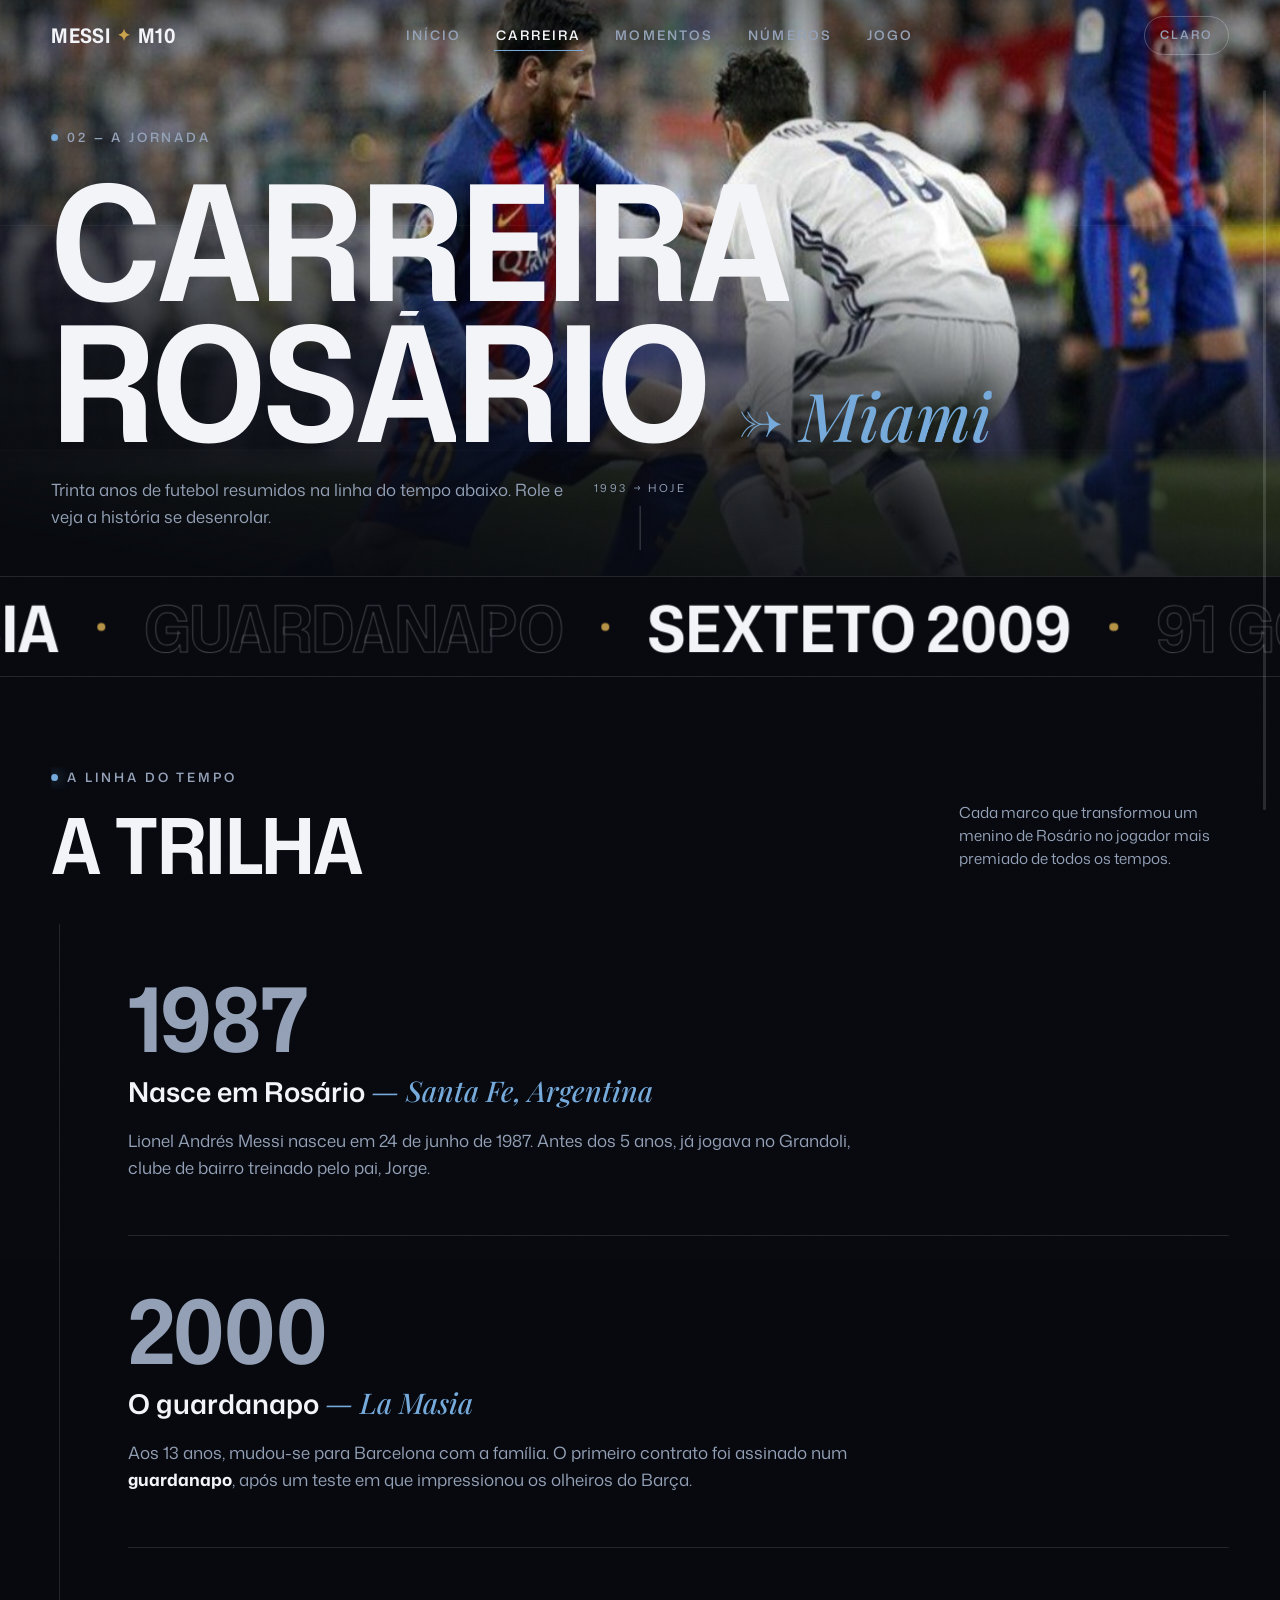
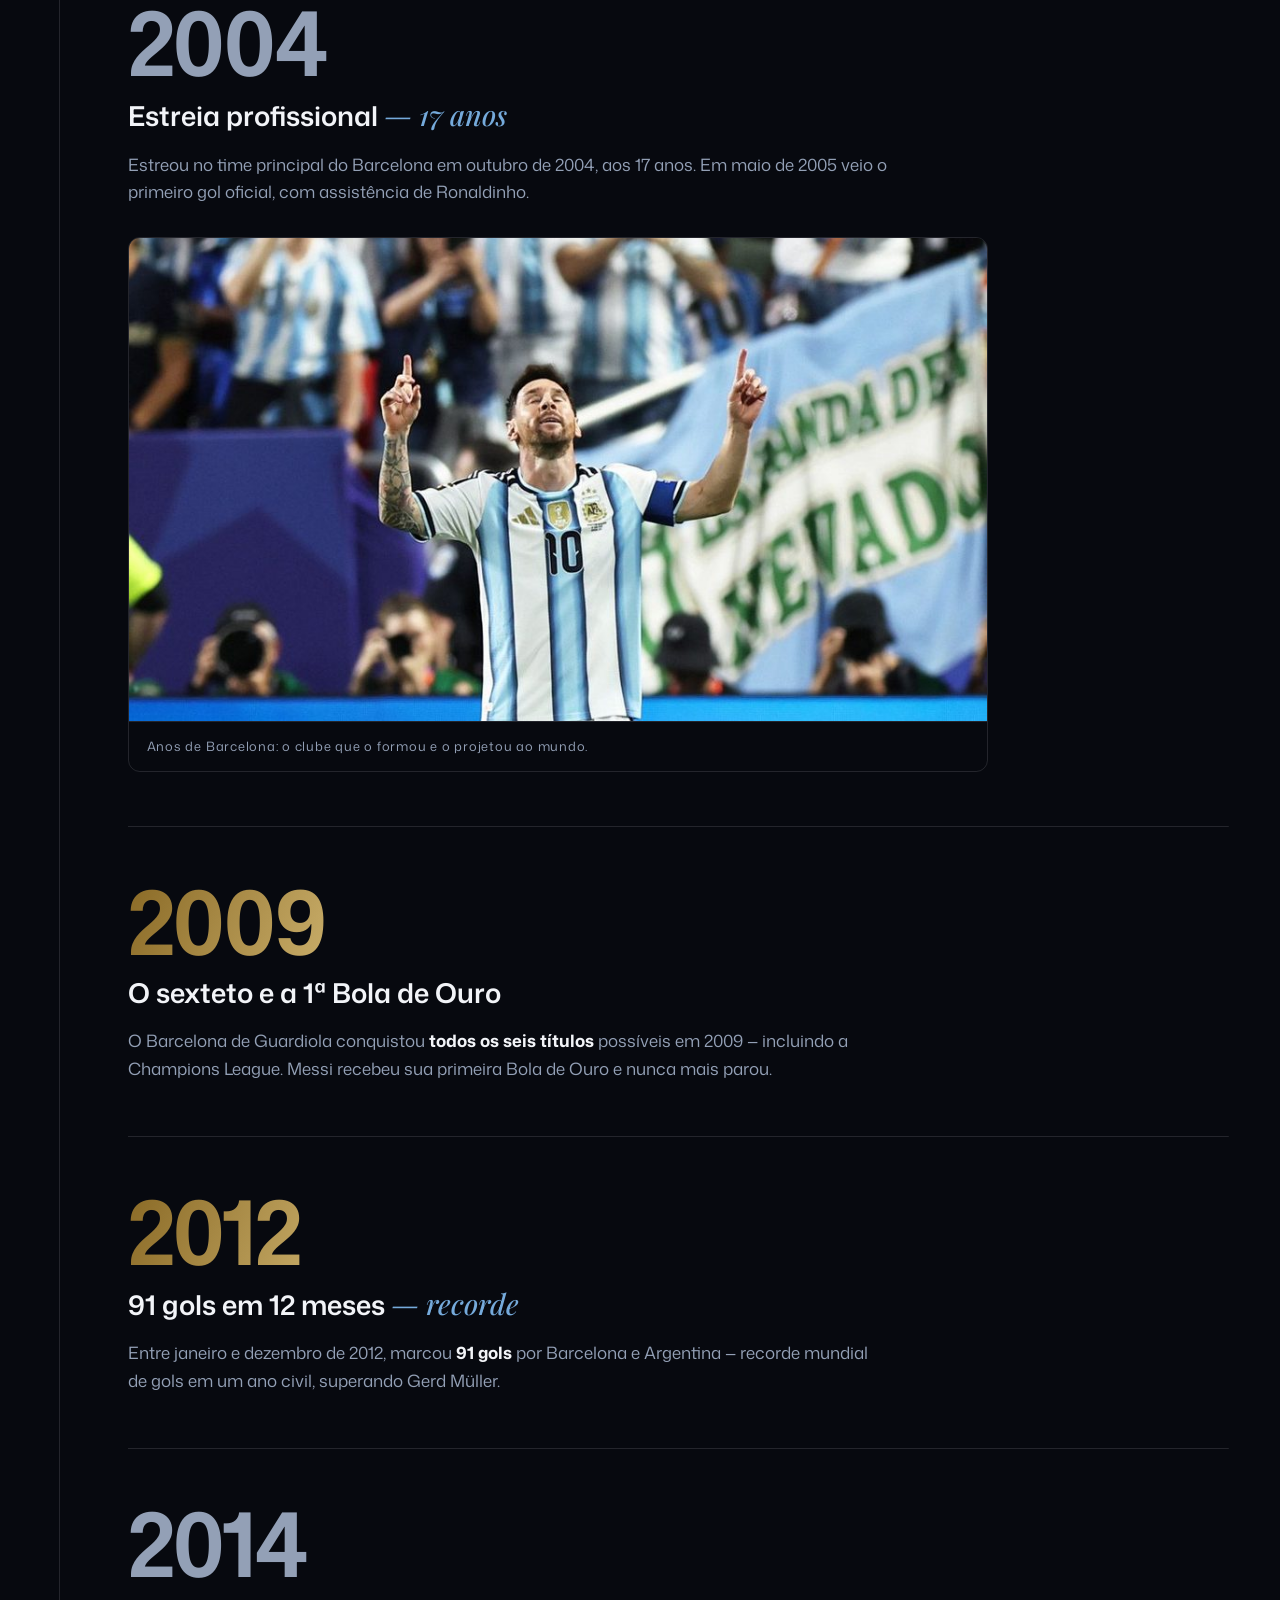
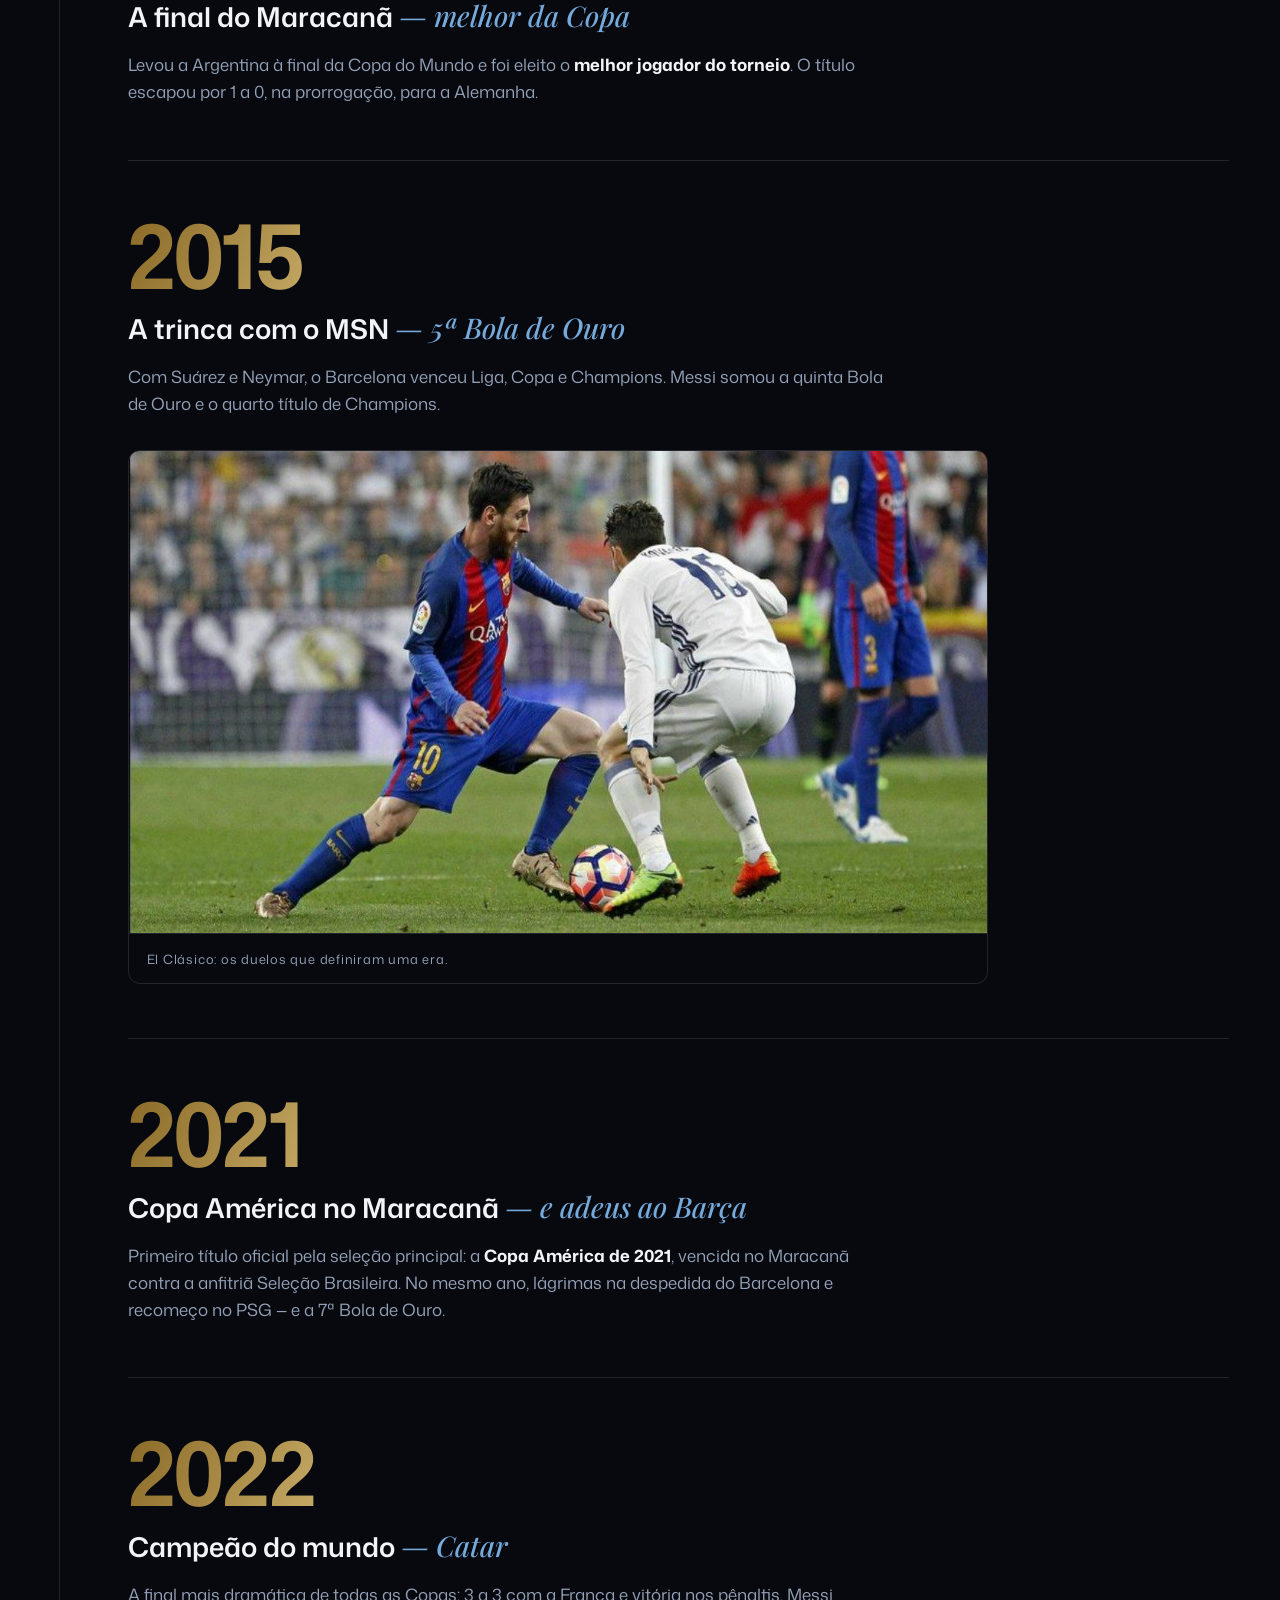
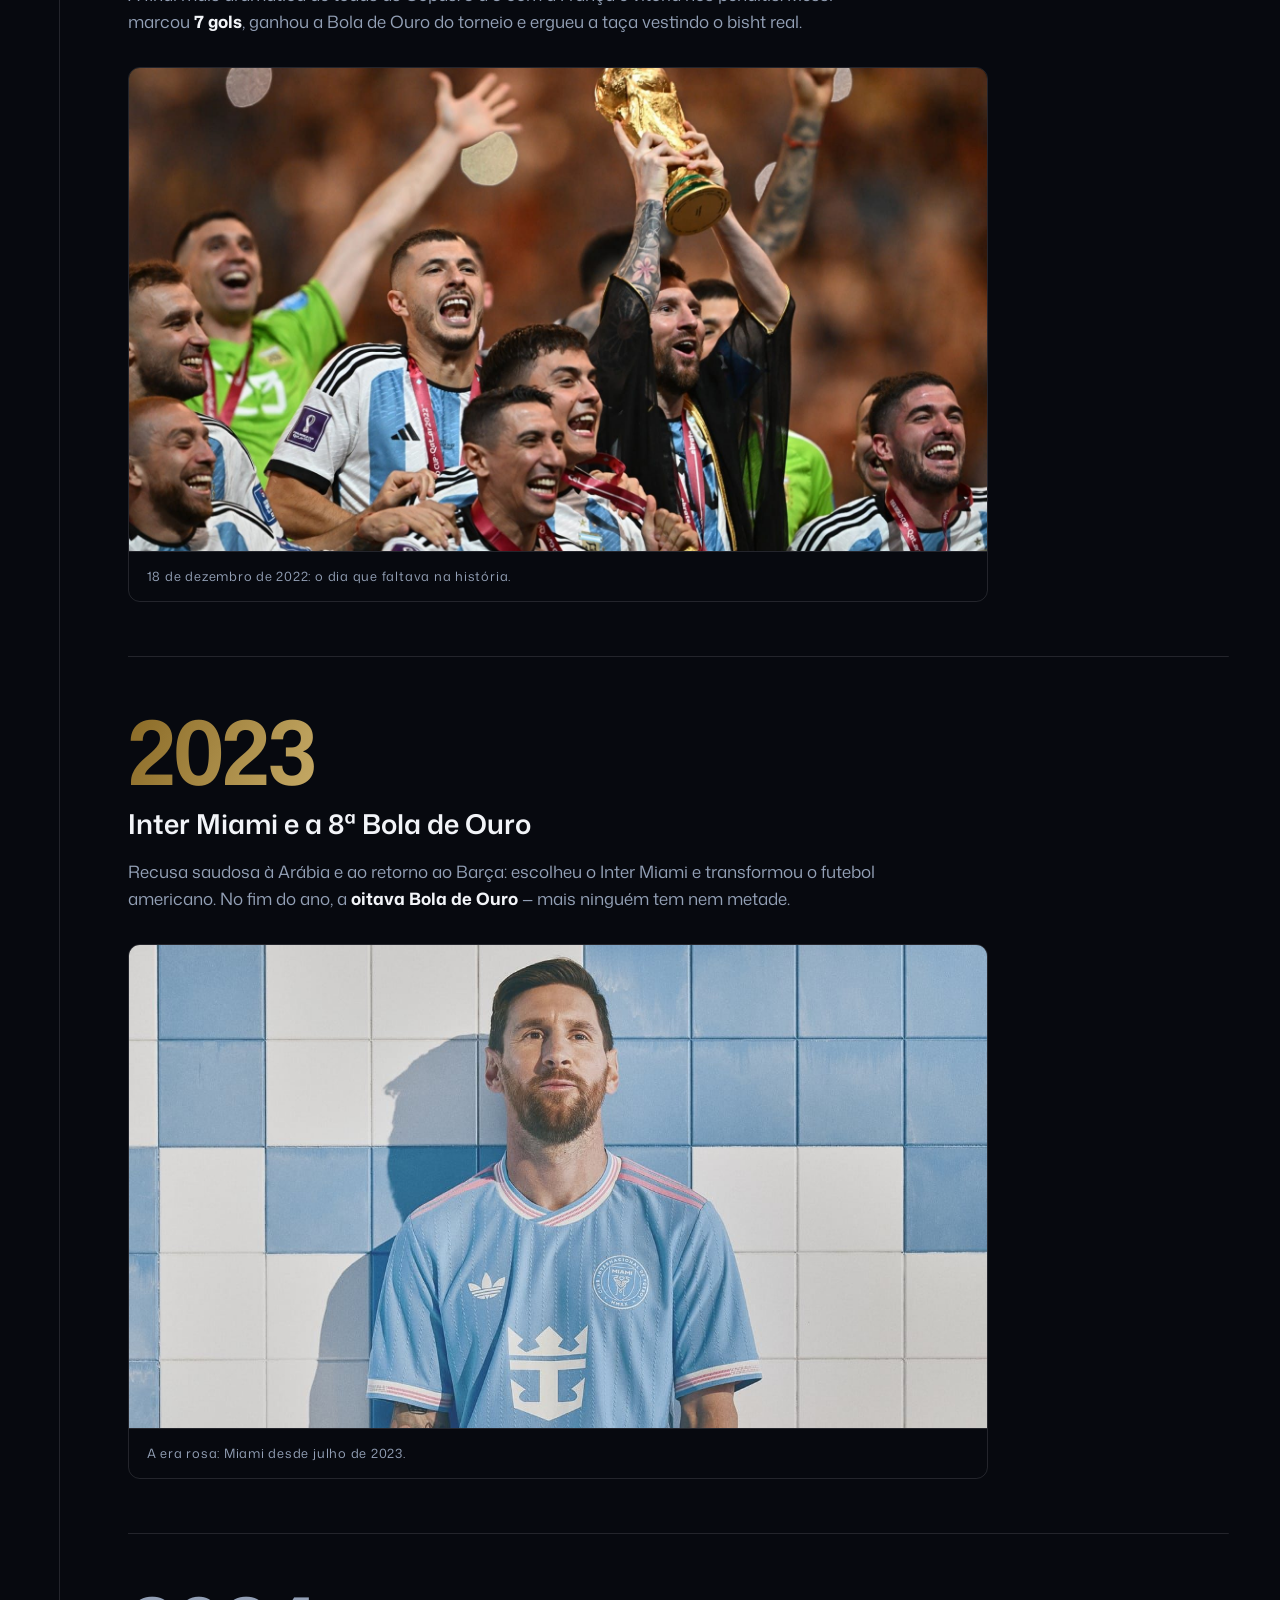
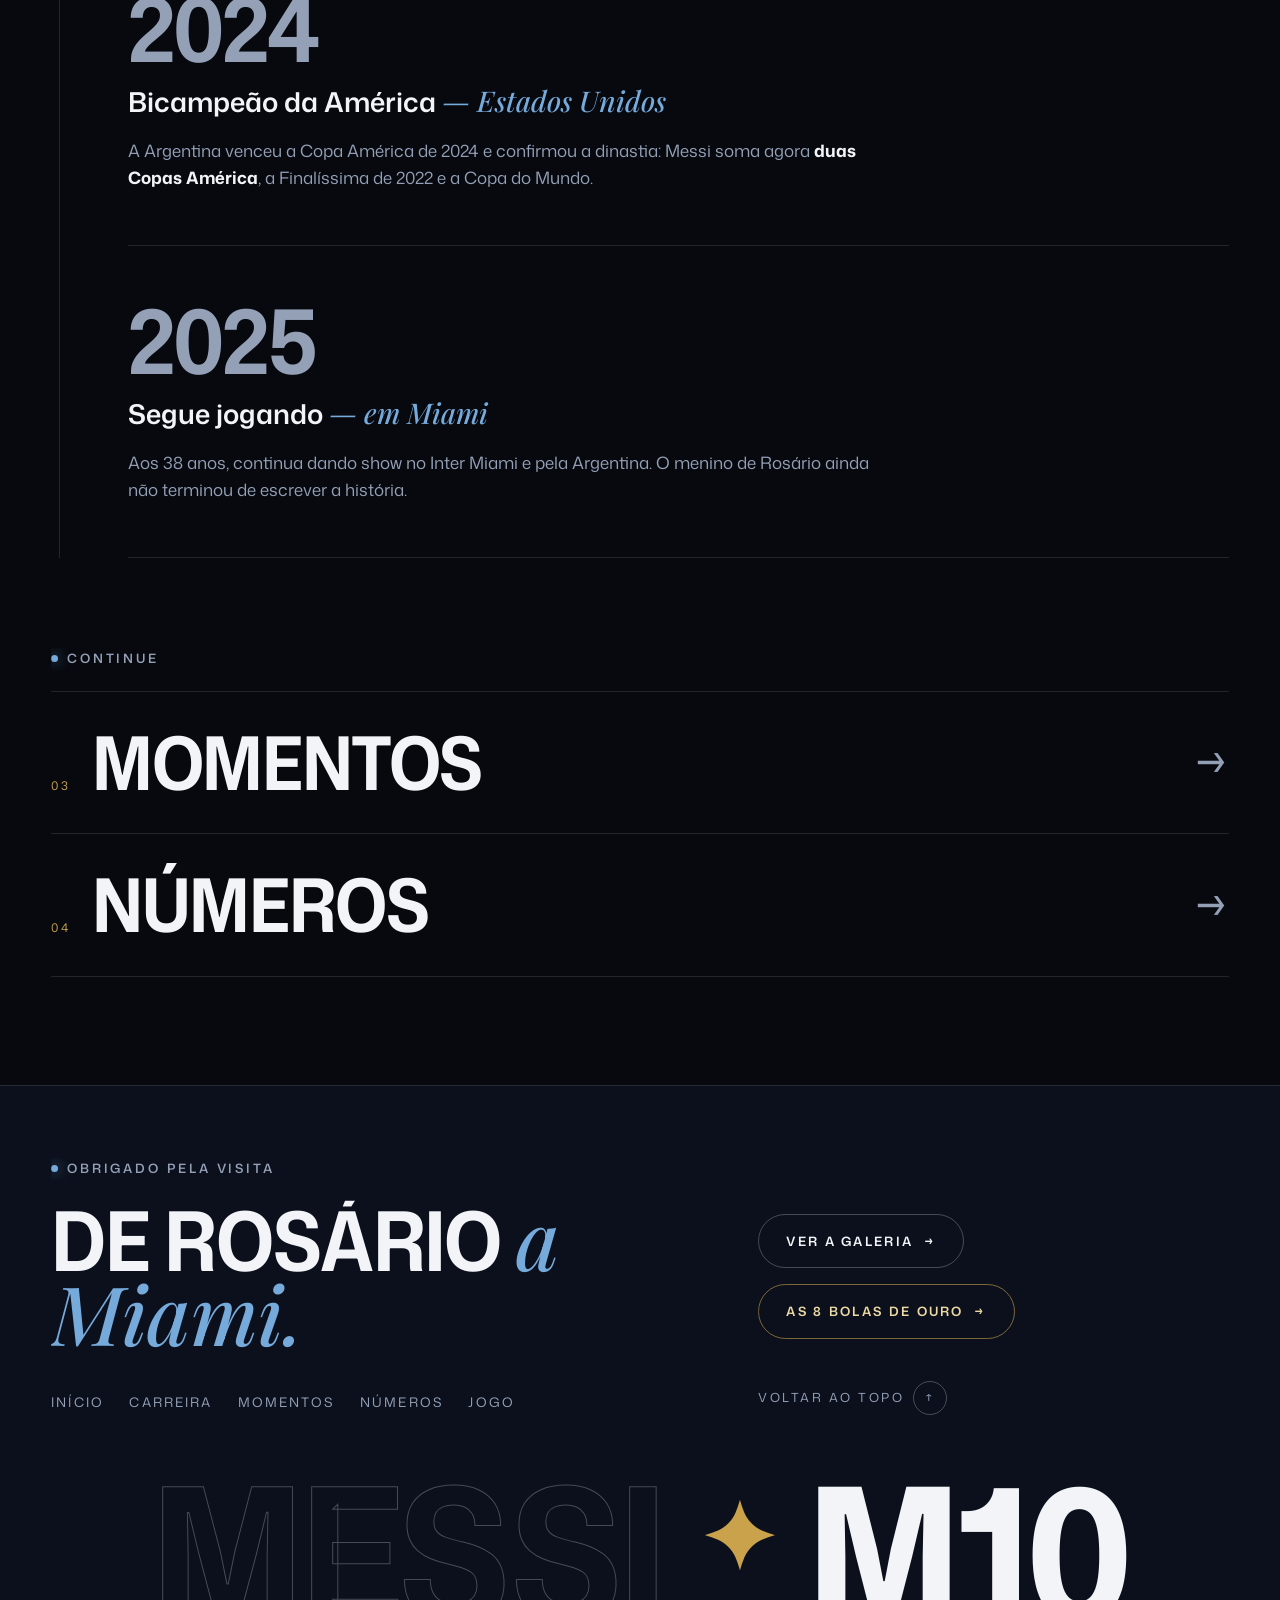
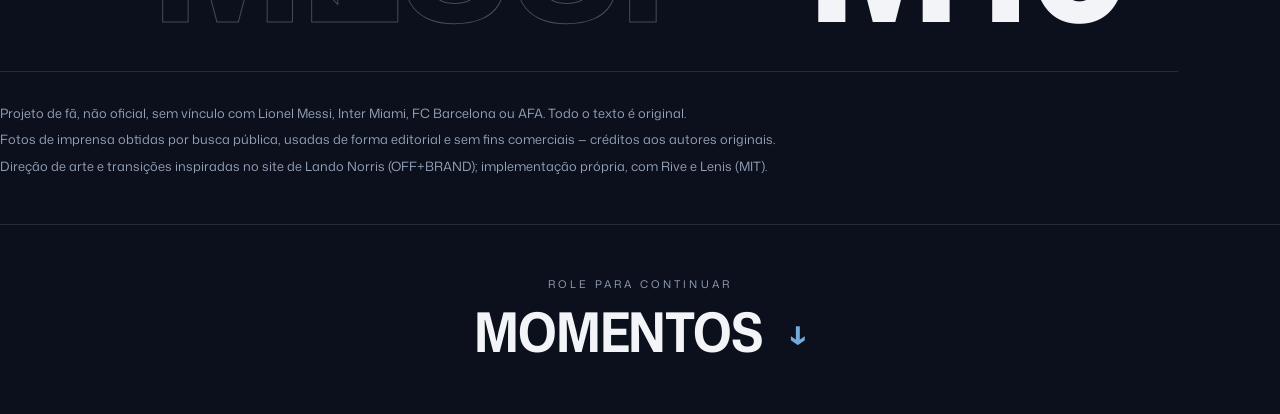
==== commit 3886dee7: "43" ====
--- a/carreira.html
+++ b/carreira.html
@@ -210,6 +210,11 @@
     <li>Fotos de imprensa obtidas por busca pública, usadas de forma editorial e sem fins comerciais — créditos aos autores originais.</li>
     <li>Direção de arte e transições inspiradas no site de Lando Norris (OFF+BRAND); implementação própria, com Rive e Lenis (MIT).</li>
   </ul>
+
+  <a class="next-page" href="momentos.html">
+    <small>role para continuar</small>
+    <span class="np-t">Momentos <i>↓</i></span>
+  </a>
 </footer>
 
 <div class="transition-w" aria-hidden="true">
--- a/assets/css/site.css
+++ b/assets/css/site.css
@@ -515,6 +515,35 @@
 .credits li{margin:.3rem 0; list-style:none}
 .credits ul{margin:.6rem 0 0; padding:0}
 .credits a{color:var(--acc-soft); text-decoration:underline; text-underline-offset:3px}
+/* ---- rolar além do fim → próxima página (mantém a transição) ---- */
+.next-page{
+  display:flex; flex-direction:column; align-items:center; gap:.9rem;
+  padding:3.2rem 1.5rem 3.6rem; border-top:1px solid var(--line);
+  text-align:center; position:relative; overflow:clip; width:100%;
+}
+.next-page::before{
+  content:""; position:absolute; inset:0; z-index:0;
+  background:radial-gradient(60% 130% at 50% 115%, rgba(117,170,219,.16), transparent 70%);
+  opacity:0; transition:opacity .5s var(--ease);
+}
+.next-page:hover::before{opacity:1}
+.next-page small{
+  position:relative; z-index:1; font-size:.66rem; letter-spacing:.3em; text-transform:uppercase;
+  color:var(--mute); transition:color .3s;
+}
+.next-page .np-t{
+  position:relative; z-index:1; display:inline-flex; align-items:center; gap:.5em;
+  font-family:var(--display); font-weight:660; font-stretch:93%;
+  text-transform:uppercase; line-height:.9; letter-spacing:-.02em;
+  font-size:clamp(2rem,5vw,3.4rem); color:var(--ink);
+  transition:color .3s var(--ease);
+}
+.next-page .np-t i{
+  font-style:normal; font-size:.62em; transform:translateY(.1em);
+  transition:transform .45s var(--ease); color:var(--acc);
+}
+.next-page:hover .np-t i{transform:translate(.35em,.1em)}
+.next-page:hover small{color:var(--acc)}
 .f-word{
   display:block; text-align:center; font-family:var(--display); font-weight:660; font-stretch:93%; text-transform:uppercase;
   font-size:clamp(4rem,14.5vw,15rem); line-height:.78; letter-spacing:-.02em; padding-top:2rem;
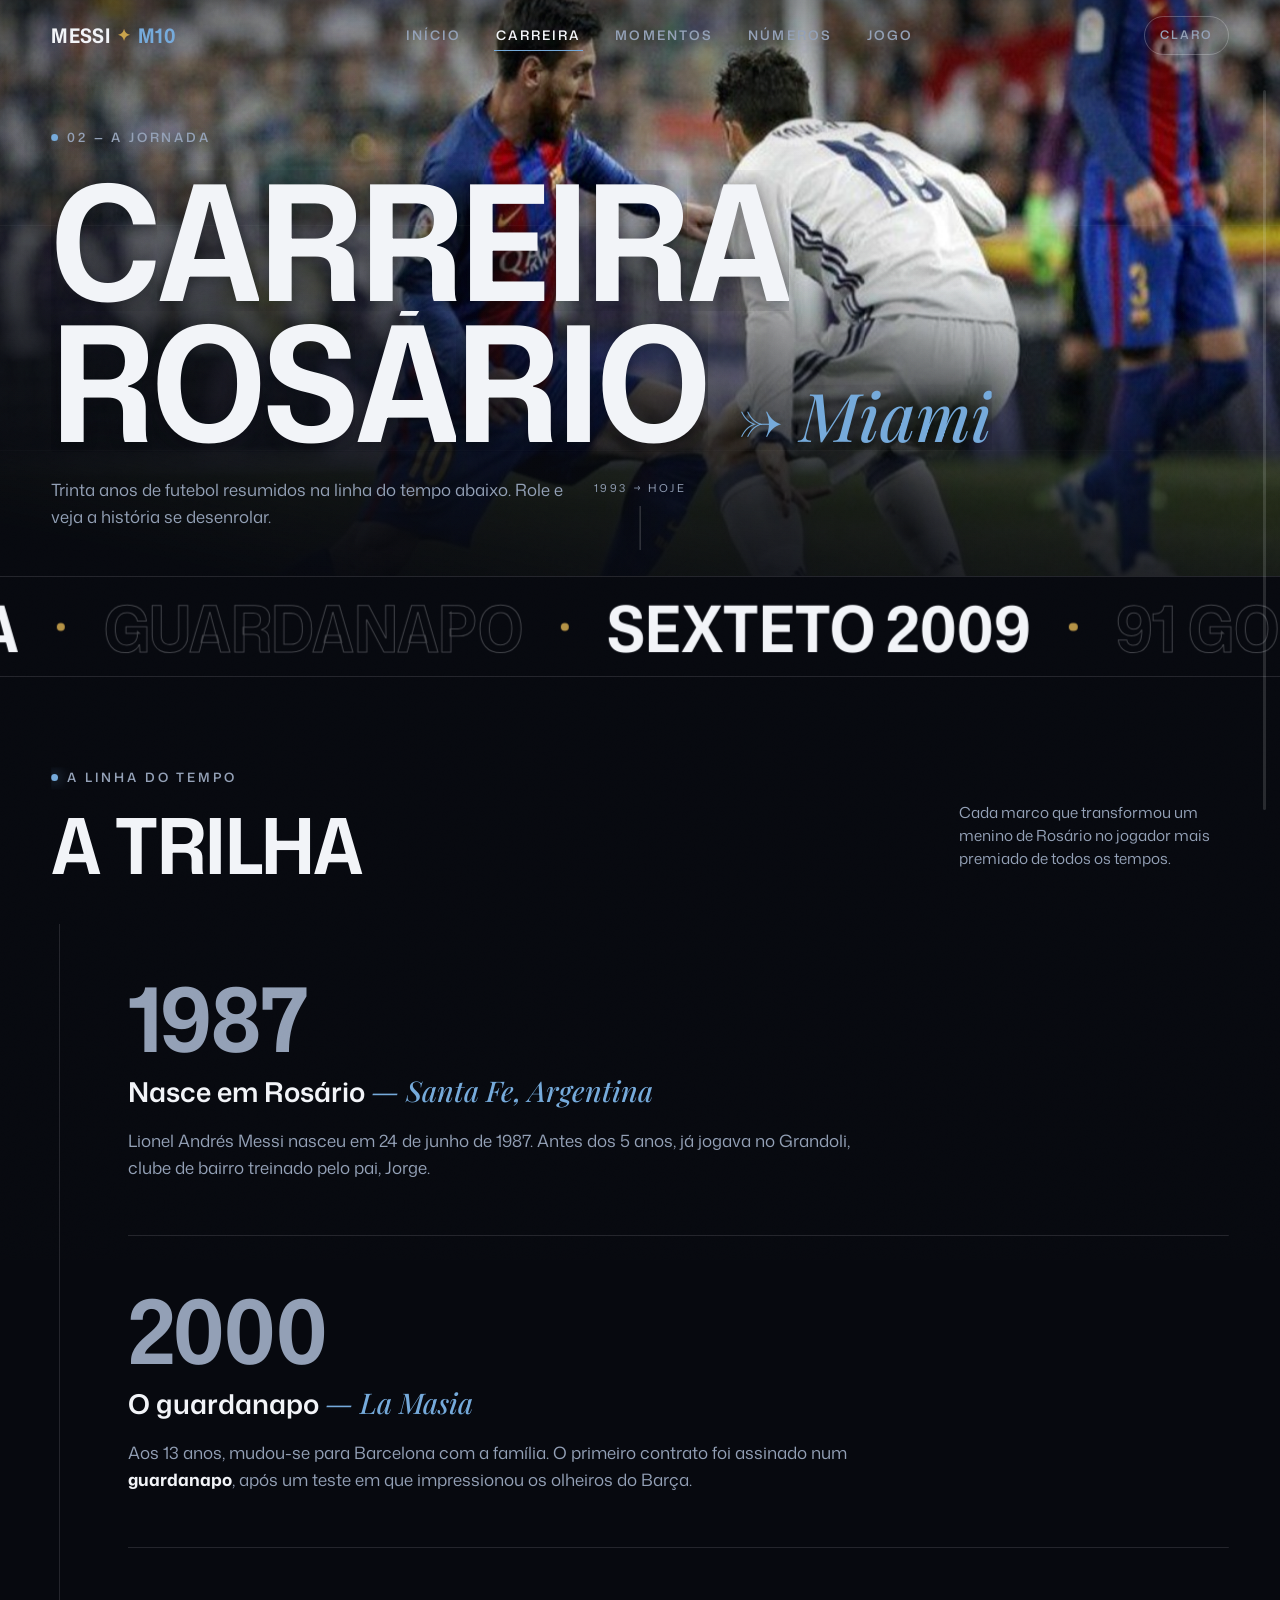
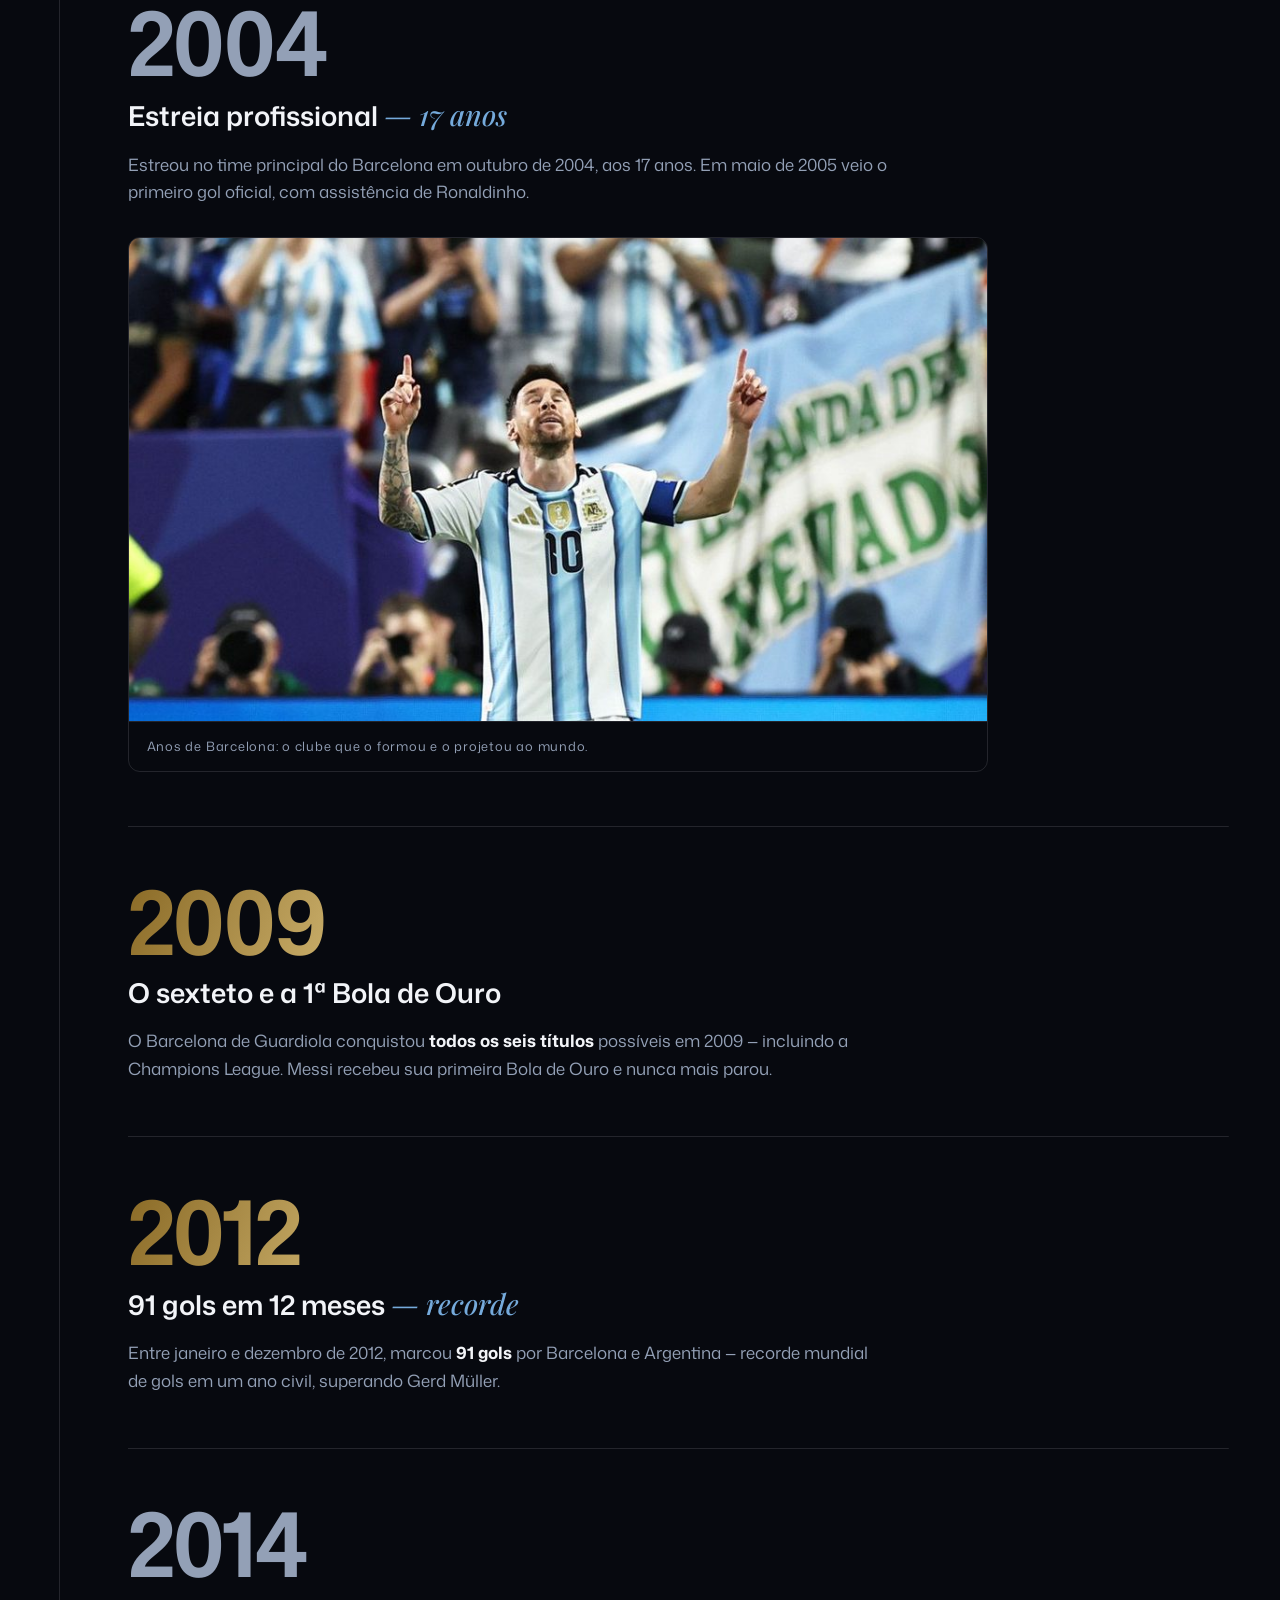
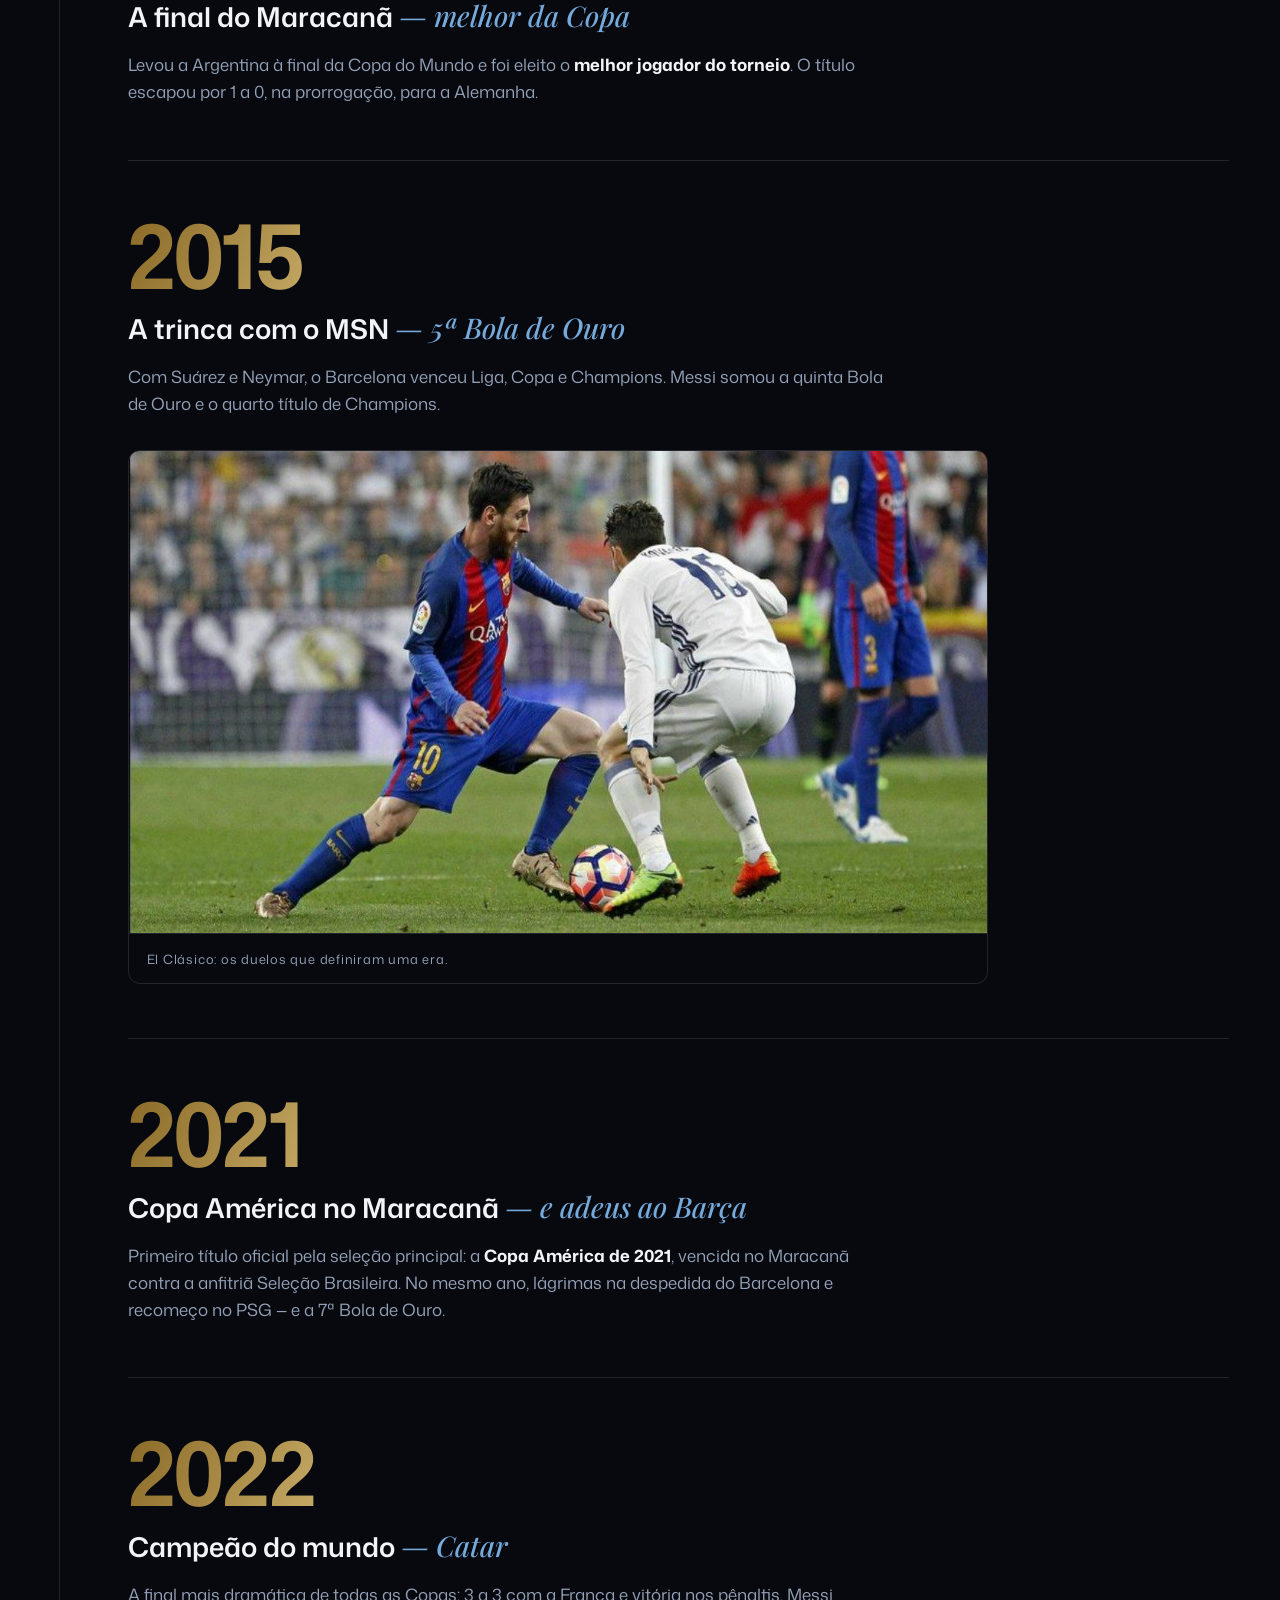
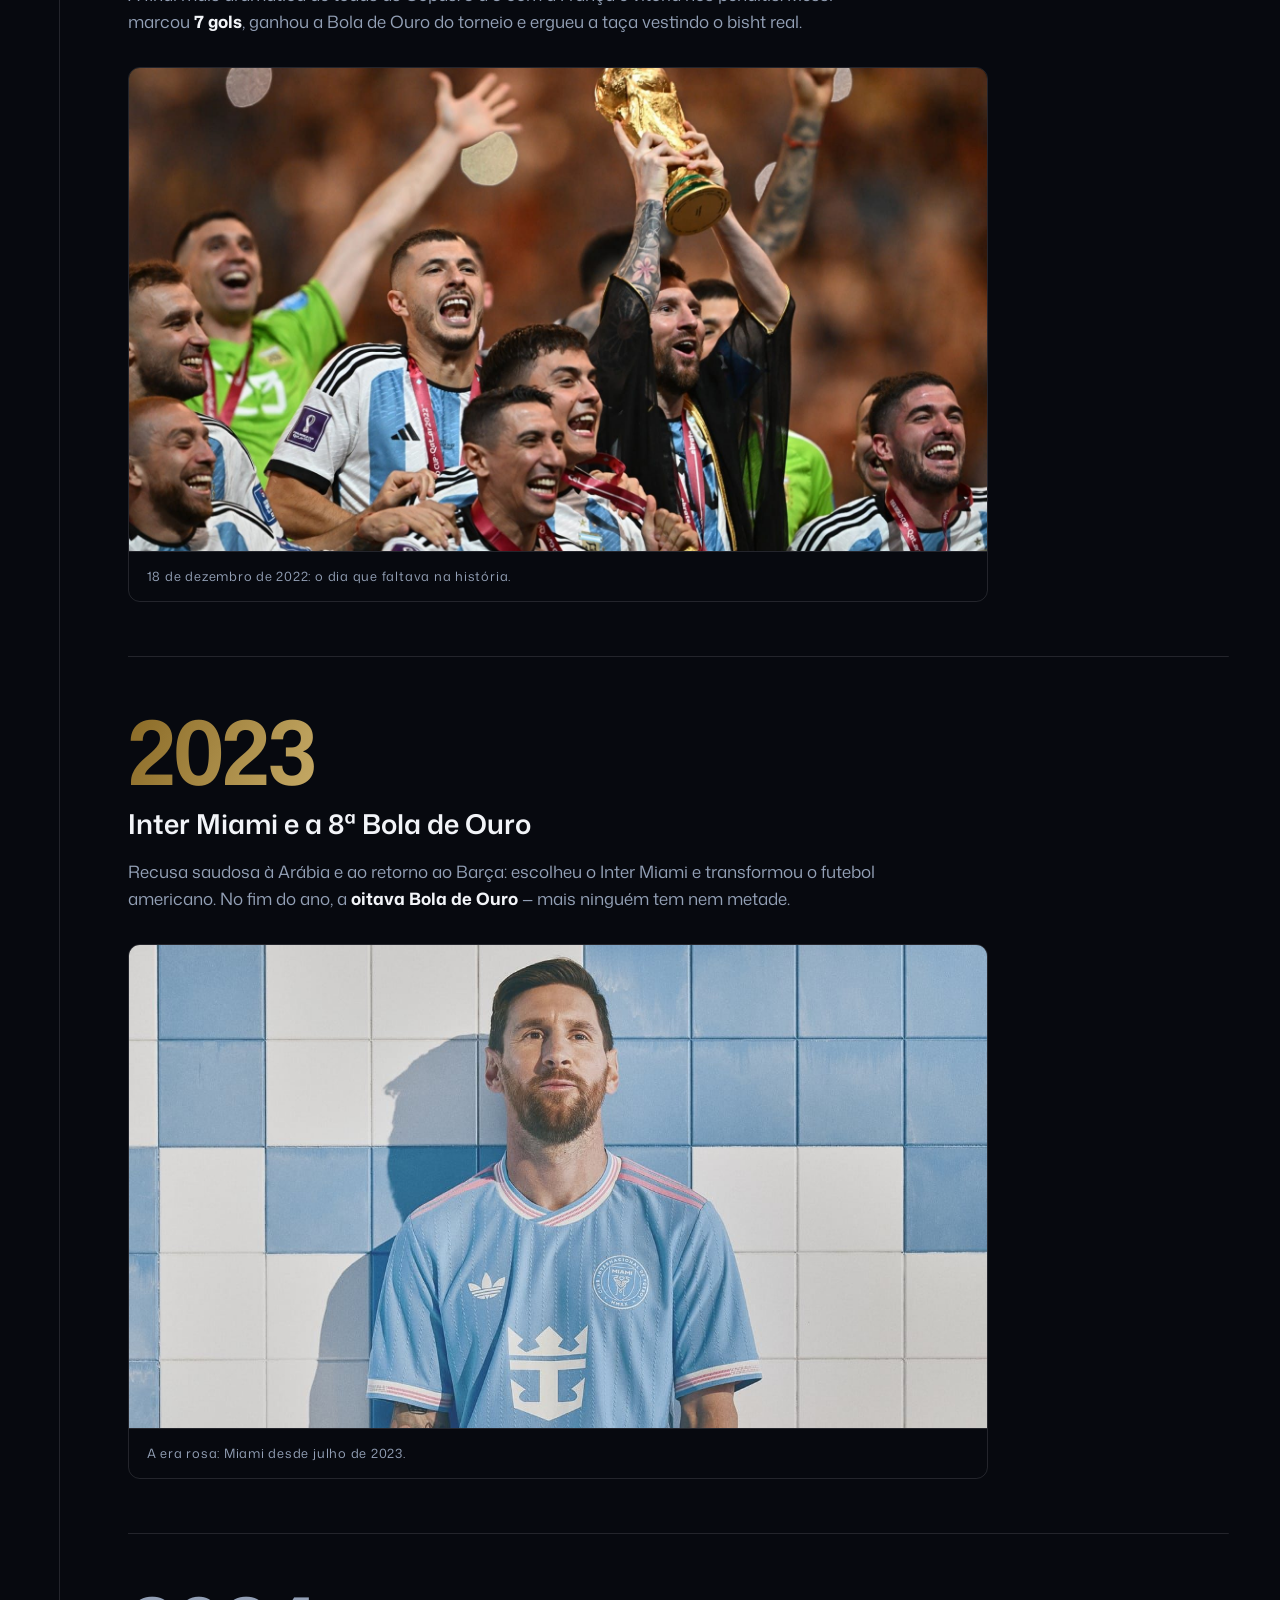
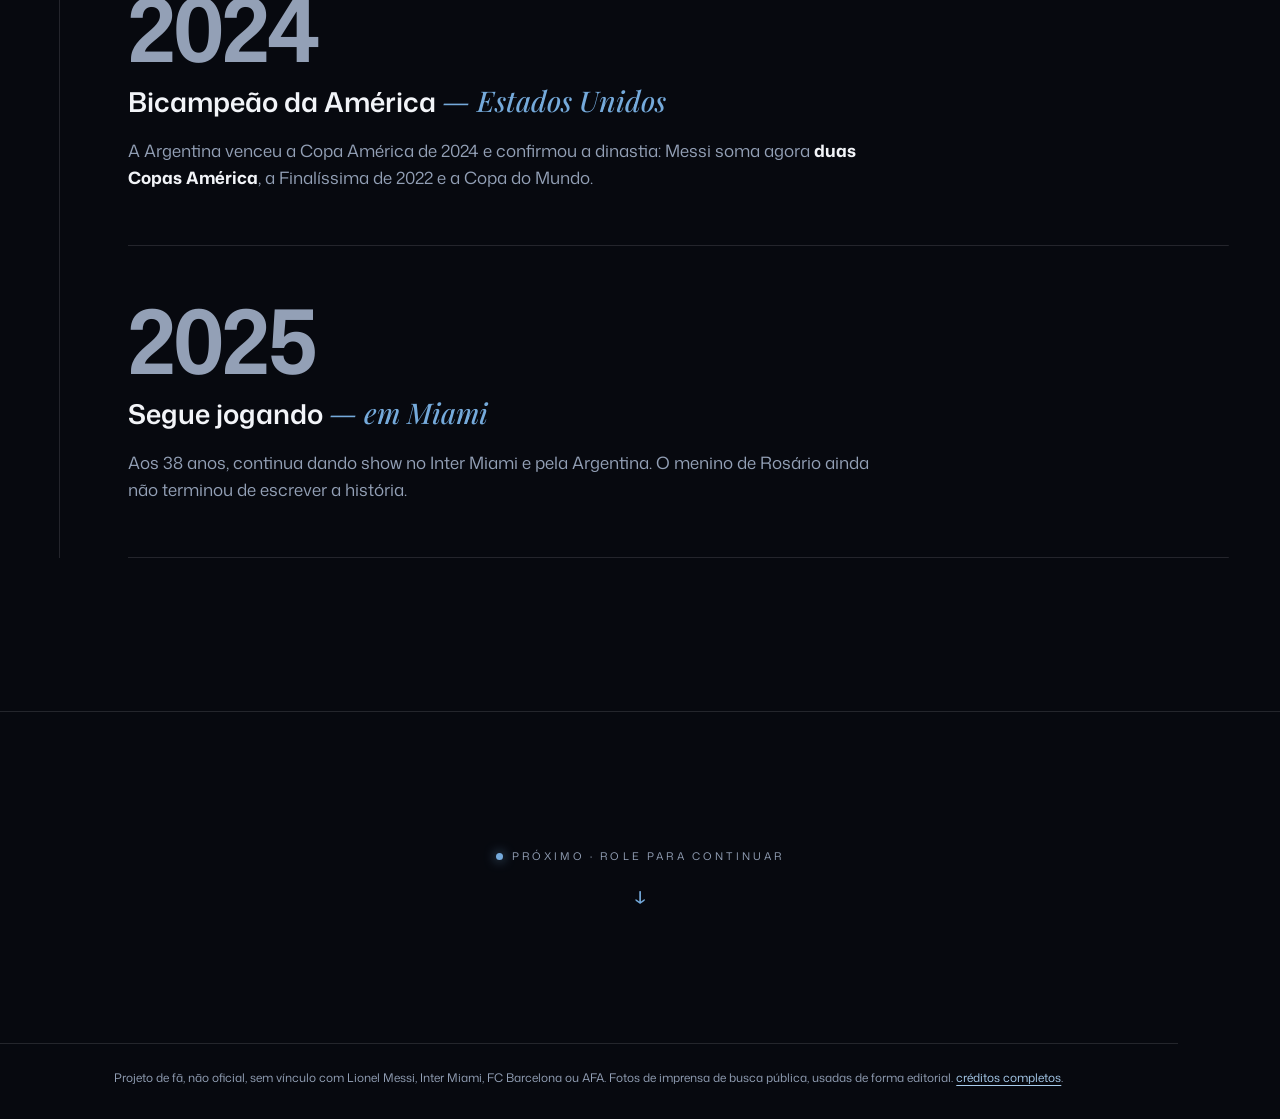
==== commit 9d87909b: "67" ====
--- a/carreira.html
+++ b/carreira.html
@@ -12,7 +12,8 @@
 <link href="https://fonts.googleapis.com/css2?family=Mona+Sans:ital,wdth,wght@0,75..125,200..800;1,75..125,200..800&family=Playfair+Display:ital,wght@1,400;1,500;1,600&display=swap" rel="stylesheet">
 <link rel="stylesheet" href="assets/css/site.css">
 <script>document.documentElement.classList.add("js");
-try{if(sessionStorage.getItem("m-transit")==="1")document.documentElement.classList.add("transit")}catch(e){}</script>
+try{if(sessionStorage.getItem("m-transit")==="1")document.documentElement.classList.add("transit")}catch(e){}
+try{var mv=sessionStorage.getItem("m-variant");if(mv)document.documentElement.dataset.variant=mv}catch(e){}</script>
 </head>
 <body>
 
@@ -169,61 +170,26 @@
     </div>
   </section>
 
-  <section class="wrap" aria-label="Próxima página" style="padding-block:0 clamp(5rem,12vh,9rem)">
-    <p class="eyebrow" data-reveal>continue</p>
-    <div class="rows" data-reveal style="--d:.1s">
-      <a class="row-l" href="momentos.html">
-        <span class="tt"><small>03</small><h3>Momentos</h3></span>
-        <span class="arw">→</span>
-      </a>
-      <a class="row-l" href="records.html">
-        <span class="tt"><small>04</small><h3>Números</h3></span>
-        <span class="arw">→</span>
-      </a>
-    </div>
-  </section>
-
 </main>
 
-<footer>
-  <div class="wrap f-top">
-    <div>
-      <p class="eyebrow" data-reveal>obrigado pela visita</p>
-      <h2 class="display" data-reveal="line">De Rosário <span class="serif-i">a Miami.</span></h2>
-      <ul class="f-nav">
-        <li><a href="index.html">início</a></li>
-        <li><a href="carreira.html">carreira</a></li>
-        <li><a href="momentos.html">momentos</a></li>
-        <li><a href="records.html">números</a></li>
-        <li><a href="jogo.html">jogo</a></li>
-      </ul>
-    </div>
-    <div class="f-cta" data-reveal>
-      <a class="btn-w" href="momentos.html">ver a galeria <span class="arw">→</span></a>
-      <a class="btn-w gold" href="records.html">as 8 bolas de ouro <span class="arw">→</span></a>
-      <a class="up" href="#top">voltar ao topo <i>↑</i></a>
-    </div>
-  </div>
-  <div class="f-word" aria-hidden="true">Messi <span class="star">✦</span> <b>M10</b></div>
+<!-- ===================== FIM — deixa de scroll + créditos ===================== -->
+<footer class="f-min">
+  <a class="next-page" href="momentos.html" aria-label="próximo · role para continuar">
+    <small><i class="np-dot" aria-hidden="true"></i>próximo · role para continuar</small>
+    <i class="dn" aria-hidden="true">↓</i>
+  </a>
   <ul class="credits wrap">
-    <li>Projeto de fã, não oficial, sem vínculo com Lionel Messi, Inter Miami, FC Barcelona ou AFA. Todo o texto é original.</li>
-    <li>Fotos de imprensa obtidas por busca pública, usadas de forma editorial e sem fins comerciais — créditos aos autores originais.</li>
-    <li>Direção de arte e transições inspiradas no site de Lando Norris (OFF+BRAND); implementação própria, com Rive e Lenis (MIT).</li>
+    <li>Projeto de fã, não oficial, sem vínculo com Lionel Messi, Inter Miami, FC Barcelona ou AFA. Fotos de imprensa de busca pública, usadas de forma editorial. <a href="jogo.html">créditos completos</a>.</li>
   </ul>
-
-  <a class="next-page" href="momentos.html">
-    <small>role para continuar</small>
-    <span class="np-t">Momentos <i>↓</i></span>
-  </a>
 </footer>
 
 <div class="transition-w" aria-hidden="true">
   <div class="tr-curtain"><i></i><i></i></div>
   <div class="transition-rive"><canvas data-rive-primary></canvas></div>
-  <div class="tr-word" aria-hidden="true">M10</div>
-  <div class="transition-btn">
-    <button class="btn-w gold" type="button">entrar <span class="arw">↓</span></button>
-    <span class="hint">messi ✦ m10 — clique em qualquer lugar para entrar</span>
+  <div class="tr-word" aria-hidden="true">
+    <span class="tw-eyebrow"><i></i>Lionel Messi<i></i></span>
+    <b class="tw-m10">M<span class="tw-ten">10</span></b>
+    <small class="tr-dest"></small>
   </div>
 </div>
 
--- a/assets/css/site.css
+++ b/assets/css/site.css
@@ -65,7 +65,7 @@
 
 /* ---------- layout ---------- */
 .wrap{width:min(1500px,92vw); margin-inline:auto}
-main{position:relative; z-index:1}
+main{position:relative; z-index:1; padding-bottom:clamp(2.5rem,7vh,5rem)}
 section{position:relative}
 
 /* ---------- tipografia ---------- */
@@ -100,7 +100,7 @@
 .hd.hide{transform:translateY(-110%)}
 .hd.solid{background:color-mix(in srgb, var(--bg) 78%, transparent); backdrop-filter:blur(14px); -webkit-backdrop-filter:blur(14px); border-color:var(--line)}
 .logo{display:flex; align-items:baseline; gap:.45rem; font-family:var(--display); font-weight:660; font-stretch:93%; text-transform:uppercase; letter-spacing:.02em; font-size:1.25rem}
-.logo b{font-weight:660}
+.logo b{font-weight:660; color:var(--acc)}
 .logo .star{color:var(--gold); font-size:.8em; transform:translateY(-2px)}
 .nav{display:flex; gap:.4rem}
 .nav a{
@@ -208,6 +208,7 @@
   font-family:var(--display); font-weight:660; font-stretch:93%;
   text-transform:uppercase; line-height:.88; letter-spacing:-.02em;
   font-size:clamp(4.2rem,12.5vw,11.5rem); margin:.4rem 0 0;
+  text-shadow:0 4px 44px rgba(7,9,15,.5), 0 1px 14px rgba(7,9,15,.32);
 }
 .hero-title > span[data-split]{display:block}
 .hero-title .row2{display:flex; align-items:baseline; gap:.18em}
@@ -224,7 +225,10 @@
   position:relative; width:min(340px,78vw); border-radius:var(--r2); overflow:hidden;
   border:1px solid var(--line2); background:var(--panel); aspect-ratio:3/4;
   transform:rotate(2.2deg); box-shadow:0 30px 80px rgba(0,0,0,.5);
-}
+  animation:floaty 7s ease-in-out infinite;
+}
+@keyframes floaty{0%,100%{translate:0 0}50%{translate:0 -9px}}
+@media (prefers-reduced-motion:reduce){ .hero-card{animation:none} }
 .hero-card img{position:absolute; inset:0; width:100%; height:100%; object-fit:cover; opacity:0; transform:scale(1.06); transition:opacity .8s var(--ease2), transform 1.4s var(--ease2)}
 .hero-card img.on{opacity:1; transform:scale(1)}
 .hero-card .tag{
@@ -494,13 +498,18 @@
 dialog#lb .ph{position:absolute; inset:0; display:flex; flex-direction:column; align-items:center; justify-content:center; padding:5.4rem min(4vw,3rem) 6.4rem}
 dialog#lb img{max-width:min(1200px,92vw); max-height:70svh; border-radius:var(--r2); border:1px solid var(--line2); box-shadow:0 40px 120px rgba(0,0,0,.6)}
 dialog#lb p{margin:1.2rem 0 0; max-width:760px; text-align:center; color:var(--mute)}
-dialog#lb .x{
+dialog#lb > .x{
   position:absolute; top:1.2rem; right:1.4rem; z-index:2; padding:.6rem 1.1rem; border:1px solid var(--line2); border-radius:99px;
   font-size:.72rem; letter-spacing:.18em; text-transform:uppercase; color:var(--ink);
   transition:background-color .3s, color .3s;
 }
+dialog#lb .nv .x{position:static} /* anterior/próxima ficam no fluxo, ao lado do contador */
 dialog#lb .x:hover{background:var(--ink); color:var(--bg)}
-dialog#lb .nv{position:absolute; bottom:1.6rem; left:50%; translate:-50%; display:flex; gap:.6rem}
+dialog#lb .nv{position:absolute; bottom:1.6rem; left:50%; translate:-50%; display:flex; align-items:center; gap:.6rem}
+.lb-count{
+  min-width:5.2em; text-align:center; font-variant-numeric:tabular-nums;
+  font-size:.78rem; letter-spacing:.3em; text-indent:.3em; color:var(--mute);
+}
 
 /* ---------- footer ---------- */
 footer{border-top:1px solid var(--line); background:var(--bg2); position:relative; overflow:clip}
@@ -508,17 +517,20 @@
 .f-top h2{font-size:clamp(2.6rem,6.4vw,5.6rem)}
 .f-top h2 .serif-i{color:var(--acc)}
 .f-cta{display:flex; flex-direction:column; gap:1rem; align-items:flex-start; justify-content:flex-end}
-.f-nav{display:flex; flex-wrap:wrap; gap:.4rem 1.6rem; list-style:none; margin:2.2rem 0 0; padding:0}
-.f-nav a{font-size:.82rem; letter-spacing:.16em; text-transform:uppercase; color:var(--mute); transition:color .3s}
-.f-nav a:hover{color:var(--acc)}
+/* rodapé mínimo (páginas intermediárias): só a deixa de scroll + créditos finos.
+   O rodapé grande "obrigado pela visita" existe apenas na última página (jogo). */
+footer.f-min{border-top:0; background:transparent}
+footer.f-min .credits{margin:0; padding:1.2rem 0 1.6rem; font-size:.74rem; text-align:center}
+footer.f-min .credits a{color:var(--acc-soft); text-decoration:underline; text-underline-offset:3px}
 .credits{margin:3rem 0 0; padding:1.6rem 0 2.6rem; border-top:1px solid var(--line); color:var(--mute); font-size:.8rem; line-height:1.7}
 .credits li{margin:.3rem 0; list-style:none}
 .credits ul{margin:.6rem 0 0; padding:0}
 .credits a{color:var(--acc-soft); text-decoration:underline; text-underline-offset:3px}
 /* ---- rolar além do fim → próxima página (mantém a transição) ---- */
+/* ---- deixa intuitiva de que dá para rolar para a próxima página ---- */
 .next-page{
-  display:flex; flex-direction:column; align-items:center; gap:.9rem;
-  padding:3.2rem 1.5rem 3.6rem; border-top:1px solid var(--line);
+  display:flex; flex-direction:column; align-items:center; gap:1.2rem;
+  padding:clamp(4.6rem,17vh,8.5rem) 1.5rem; border-top:1px solid var(--line);
   text-align:center; position:relative; overflow:clip; width:100%;
 }
 .next-page::before{
@@ -528,28 +540,54 @@
 }
 .next-page:hover::before{opacity:1}
 .next-page small{
-  position:relative; z-index:1; font-size:.66rem; letter-spacing:.3em; text-transform:uppercase;
+  position:relative; z-index:1; display:inline-flex; align-items:center; gap:.85em;
+  font-size:.66rem; letter-spacing:.3em; text-transform:uppercase;
   color:var(--mute); transition:color .3s;
 }
-.next-page .np-t{
-  position:relative; z-index:1; display:inline-flex; align-items:center; gap:.5em;
-  font-family:var(--display); font-weight:660; font-stretch:93%;
-  text-transform:uppercase; line-height:.9; letter-spacing:-.02em;
-  font-size:clamp(2rem,5vw,3.4rem); color:var(--ink);
-  transition:color .3s var(--ease);
-}
-.next-page .np-t i{
-  font-style:normal; font-size:.62em; transform:translateY(.1em);
-  transition:transform .45s var(--ease); color:var(--acc);
-}
-.next-page:hover .np-t i{transform:translate(.35em,.1em)}
+.np-dot{width:7px; height:7px; border-radius:50%; background:var(--acc); flex:none;
+  box-shadow:0 0 12px rgba(117,170,219,.8); animation:npPulse 2.2s ease-in-out infinite}
+@keyframes npPulse{0%,100%{opacity:.3; transform:scale(.72)}50%{opacity:1; transform:scale(1.12)}}
+.next-page .dn{
+  position:relative; z-index:1; font-style:normal; line-height:1;
+  font-size:1.45rem; color:var(--acc); transform:translateY(.08em);
+  transition:transform .45s var(--ease);
+  animation:npBounceY 2.1s var(--ease) infinite;
+}
+@keyframes npBounceY{0%,100%{transform:translateY(.08em)}55%{transform:translateY(.5em)}}
+.next-page:hover .dn{animation:none; transform:translateY(.5em)}
+@media (prefers-reduced-motion:reduce){ .next-page .dn,.np-dot{animation:none} }
 .next-page:hover small{color:var(--acc)}
+/* índice de páginas — existe apenas na última página (jogo) */
+.f-index{display:flex; flex-direction:column; margin-top:2.8rem; border-top:1px solid var(--line)}
+.f-index a{
+  position:relative; overflow:clip; display:flex; align-items:baseline; gap:1.3rem;
+  padding:1.05rem .25rem; border-bottom:1px solid var(--line); text-decoration:none;
+}
+.f-index a::before{
+  content:""; position:absolute; inset:0; transform:translateX(-101%);
+  background:linear-gradient(90deg, rgba(117,170,219,.13), transparent 62%);
+  transition:transform .55s var(--ease);
+}
+.f-index a:hover::before{transform:translateX(0)}
+.f-index a small{font-size:.68rem; letter-spacing:.24em; color:var(--gold); text-transform:uppercase}
+.f-index a b{
+  font-family:var(--display); font-weight:660; font-stretch:93%; text-transform:uppercase;
+  letter-spacing:-.01em; font-size:clamp(1.2rem,3vw,1.85rem); color:var(--ink);
+  transition:transform .5s var(--ease), color .3s;
+}
+.f-index a i{margin-left:auto; font-style:normal; color:var(--mute); transition:transform .5s var(--ease), color .3s}
+.f-index a:hover b{transform:translateX(10px); color:var(--acc)}
+.f-index a:hover i{transform:translateX(6px); color:var(--acc)}
 .f-word{
   display:block; text-align:center; font-family:var(--display); font-weight:660; font-stretch:93%; text-transform:uppercase;
   font-size:clamp(4rem,14.5vw,15rem); line-height:.78; letter-spacing:-.02em; padding-top:2rem;
   color:transparent; -webkit-text-stroke:1px var(--line2); user-select:none;
 }
-.f-word b{color:var(--ink); -webkit-text-stroke:0}
+.f-word b{
+  -webkit-text-stroke:0;
+  background:linear-gradient(105deg,#F1DFA6 10%,#E8CF8B 38%,#C9A24B 62%,#B88F3A 100%);
+  -webkit-background-clip:text; background-clip:text; color:transparent;
+}
 .f-word .star{color:var(--gold); -webkit-text-stroke:0; font-size:.5em; vertical-align:.55em}
 .up{
   display:inline-flex; align-items:center; gap:.7em; margin-top:1.6rem;
@@ -573,28 +611,83 @@
 .transition-w.live{visibility:visible; pointer-events:auto}
 .transition-rive{position:absolute; inset:0}
 .transition-rive canvas{width:100%; height:100%; display:block; filter:hue-rotate(133deg) saturate(.55) brightness(.85)}
+/* tinta por variante: recolore a arte para a paleta sem depender do hue original */
+.transition-rive::after{content:""; position:absolute; inset:0; pointer-events:none;
+  mix-blend-mode:color; opacity:0; transition:opacity .45s var(--ease)}
 .tr-curtain{position:absolute; inset:0}
+/* v1 · base — VARREDURA DUPLA: duas ondas cheias varrem da esquerda
+   (o painel de trás segue o da frente com atraso = efeito cascata) */
 .tr-curtain i{
-  position:absolute; left:0; width:100%; height:50.5%; background:var(--bg2);
-  transform:translateY(var(--tf)); transition:transform .9s var(--ease);
-}
-.tr-curtain i:nth-child(1){--tf:-101%; top:0; border-bottom:1px solid rgba(117,170,219,.35)}
-.tr-curtain i:nth-child(2){--tf:101%; bottom:0; transition-delay:.07s; border-top:1px solid rgba(117,170,219,.35)}
-/* marca central — equivalente ao glifo do Load Norris do Lando */
+  position:absolute; left:0; top:0; width:100%; height:100%; background:#0D1424;
+  transform:translateX(-102%); transition:transform .62s var(--ease);
+}
+.tr-curtain i:nth-child(2){
+  background:linear-gradient(100deg,#0B1220,#07090F 62%);
+  border-left:1px solid rgba(117,170,219,.5);
+  box-shadow:-20px 0 48px rgba(117,170,219,.14);
+  transition-delay:.13s;
+}
+/* marca central — monograma M10: M em gelo + "10" serif itálico ouro */
 .tr-word{
-  position:absolute; left:50%; top:50%; translate:-50% -55%; z-index:2; pointer-events:none;
-  font-family:var(--display); font-weight:660; font-stretch:93%; text-transform:uppercase;
-  font-size:clamp(4.5rem,15vw,11.5rem); letter-spacing:-.02em; color:#0B1420;
-  opacity:0; transform:scale(.9); transition:opacity .3s var(--ease), transform .8s var(--ease);
+  position:absolute; left:50%; top:50%; translate:-50% -52%; z-index:2; pointer-events:none;
+  display:flex; flex-direction:column; align-items:center; gap:clamp(.85rem,2.4vh,1.35rem);
+  opacity:0; transform:scale(.94);
+  transition:opacity .3s var(--ease), transform .8s var(--ease);
 }
 .transition-w.on .tr-word{opacity:1; transform:scale(1)}
-.transition-w.reveal .tr-word{opacity:0; transform:scale(1.08); transition-delay:.05s}
-.transition-w.live.cover .tr-curtain i{transform:translateY(0)}
-.transition-w.live.reveal .tr-curtain i{transform:translateY(var(--tf)); transition-delay:.1s}
-.transition-btn{position:relative; z-index:3; margin-bottom:7vh; opacity:1; transition:opacity .3s}
-.transition-btn .btn-w{border-color:rgba(11,20,32,.55); color:#0B1420}
-.transition-btn .btn-w:hover{background:#0B1420; border-color:#0B1420; color:#A9CDEE}
-.transition-btn .hint{display:block; text-align:center; margin-top:1rem; font-size:.68rem; letter-spacing:.24em; text-transform:uppercase; color:rgba(11,20,32,.72)}
+.transition-w.reveal .tr-word{opacity:0; transform:scale(1.07); transition-delay:.05s}
+.transition-w.live.cover .tr-curtain i{transform:translateX(0)}
+.transition-w.live.reveal .tr-curtain i{transform:translateX(-102%)}
+.transition-w.live.reveal .tr-curtain i:nth-child(2){transition-delay:.13s}
+/* micro-caps entre fios de luz */
+.tw-eyebrow{
+  display:inline-flex; align-items:center; gap:1.1em; white-space:nowrap;
+  font-family:var(--body); font-weight:600; text-transform:uppercase;
+  font-size:clamp(.58rem,1.2vw,.7rem); letter-spacing:.5em; text-indent:.1em;
+  color:rgba(169,205,238,.72);
+}
+.tw-eyebrow i{width:clamp(24px,6vw,56px); height:1px; display:block;
+  background:linear-gradient(90deg,transparent,rgba(117,170,219,.7))}
+.tw-eyebrow i:last-child{transform:scaleX(-1)}
+/* o monograma */
+.tw-m10{
+  display:inline-flex; align-items:baseline; line-height:.8; letter-spacing:-.045em;
+  font-family:var(--display); font-weight:660; font-stretch:93%;
+  font-size:clamp(4.6rem,17vw,12.5rem); color:transparent;
+  background:linear-gradient(180deg,#FFFFFF 4%,#F4F7FB 30%,#A9CDEE 66%,#6FA3D4 98%);
+  -webkit-background-clip:text; background-clip:text;
+  filter:drop-shadow(0 3px 0 rgba(9,14,24,.5)) drop-shadow(0 18px 60px rgba(117,170,219,.3));
+}
+.tw-m10 .tw-ten{
+  font-family:var(--serif); font-style:italic; font-weight:500;
+  font-size:.92em; letter-spacing:-.01em; margin-left:.015em; transform:translateY(.02em);
+  background:linear-gradient(110deg,#F4E7BC 4%,#E8CF8B 30%,#C9A24B 54%,#F1DFA6 76%,#B88F3A 98%);
+  background-size:230% 100%;
+  -webkit-background-clip:text; background-clip:text; color:transparent;
+}
+/* o ouro respira na intro (varredura de brilho) */
+.transition-w.no-rive.introing .tw-m10 .tw-ten{animation:goldSweep 4.6s ease-in-out 1.2s infinite}
+@keyframes goldSweep{0%,100%{background-position:0% 0}50%{background-position:100% 0}}
+/* destino anunciado sob o monograma (M10 → carreira…) */
+.tr-dest{
+  display:block; font-family:var(--body); font-weight:600; text-transform:uppercase;
+  font-size:clamp(.6rem,1.3vw,.74rem); letter-spacing:.5em; text-indent:.5em;
+  color:var(--acc-soft); opacity:0; transition:opacity .45s var(--ease) .12s;
+}
+.transition-w.cover .tr-dest:not(:empty){opacity:.92}
+.transition-w.reveal .tr-dest{opacity:0}
+/* preloader da intro: barra fina + contagem (entra sozinho, clique pula) */
+.tr-load{
+  position:absolute; left:50%; top:64%; translate:-50%; z-index:2;
+  display:flex; flex-direction:column; align-items:center; gap:15px; pointer-events:none;
+}
+.tr-load .tl-bar{width:min(300px,58vw); height:1px; display:block; overflow:hidden; background:rgba(11,20,32,.16)}
+.tr-load .tl-bar i{display:block; width:100%; height:100%; transform:scaleX(0); transform-origin:left;
+  background:linear-gradient(90deg,#0B1420,#3D6E9E)}
+.tr-load .tl-pct{
+  font-family:var(--display); font-weight:660; font-size:.95rem;
+  letter-spacing:.4em; text-indent:.4em; font-variant-numeric:tabular-nums; color:#0B1420;
+}
 /* ---- estado SEM Rive (file://, WebGL off, assets ausentes):
        intro própria, sempre legível — nada de tela preta ---- */
 .transition-w.no-rive{
@@ -607,28 +700,197 @@
   background:radial-gradient(closest-side, rgba(117,170,219,.22), rgba(117,170,219,.06) 55%, transparent 74%);
   animation:glowPulse 4.5s ease-in-out infinite;
 }
-.transition-w.no-rive .tr-word{
-  background:linear-gradient(180deg,#F4F7FB 12%,#A9CDEE 58%,#75AADB 100%);
+/* animação de entrada da marca apenas durante a intro (fill-both não congela
+   as transições das trocas de página seguintes) */
+.transition-w.no-rive.introing .tr-word{animation:wordIn 1.1s var(--ease) both .15s}
+.transition-w.no-rive .tr-load .tl-bar{background:rgba(169,205,238,.22)}
+.transition-w.no-rive .tr-load .tl-bar i{background:linear-gradient(90deg,#75AADB,#ECD9A4)}
+.transition-w.no-rive .tr-load .tl-pct{
+  background:linear-gradient(180deg,#F4F7FB,#75AADB);
   -webkit-background-clip:text; background-clip:text; color:transparent;
-  animation:wordIn 1.1s var(--ease) both .15s;
-}
-.transition-w.no-rive .transition-btn .btn-w{
-  background:#75AADB; border-color:#75AADB; color:#0B1420; font-weight:700;
-  box-shadow:0 12px 44px rgba(117,170,219,.35);
-  animation:btnIn .9s var(--ease) both .45s;
-}
-.transition-w.no-rive .transition-btn .btn-w:hover{background:#A9CDEE; border-color:#A9CDEE; color:#0B1420}
-.transition-w.no-rive .transition-btn .hint{color:rgba(233,240,247,.78)}
+}
 @keyframes glowPulse{0%,100%{opacity:.65; transform:scale(1)}50%{opacity:1; transform:scale(1.07)}}
 @keyframes wordIn{from{opacity:0; transform:scale(.92) translateY(14px)}to{opacity:1; transform:scale(1) translateY(0)}}
-@keyframes btnIn{from{opacity:0; transform:translateY(16px)}to{opacity:1; transform:translateY(0)}}
 @media (prefers-reduced-motion: reduce){
-  .transition-w.no-rive::before,.transition-w.no-rive .tr-word,.transition-w.no-rive .transition-btn .btn-w{animation:none}
-}
-/* estado inicial no carregamento com bandeira de trânsito: cobrir sem flash */
+  .transition-w.no-rive::before,.transition-w.no-rive.introing .tr-word{animation:none}
+  .transition-w.no-rive.introing .tw-m10 .tw-ten{animation:none}
+  html[data-variant="v2"] .transition-w.cover::after{animation:none}
+  .tr-load{display:none}
+}
+/* estado inicial no carregamento com bandeira de trânsito: cobrir sem flash
+   (cada variante chega já no estado final do seu cover, sem animação) */
 html.transit .transition-w{display:flex; visibility:visible; pointer-events:auto}
-html.transit .transition-w .tr-curtain i{transform:translateY(0); transition:none}
-html.transit .transition-btn{display:none}
+html.transit .transition-w .tr-curtain i{transform:translateX(0); transition:none}
+html.transit .transition-w.cover:not(.introing) .tr-curtain::before{opacity:1; transform:translateX(0) skewX(-6deg); transition:none}
+html.transit[data-variant="v2"] .transition-w .tr-curtain i{transform:translateY(0)}
+html.transit[data-variant="v2"] .transition-w::after{animation:none; opacity:0}
+html.transit[data-variant="v3"] .transition-w .tr-curtain i:nth-child(1){transform:scaleY(1)}
+html.transit[data-variant="v3"] .transition-w .tr-curtain::after{transform:translateY(100vh); transform:translateY(100lvh); opacity:1; transition:none}
+html.transit[data-variant="v4"] .transition-w .tr-curtain,
+html.transit[data-variant="v4"] .transition-w .transition-rive{clip-path:circle(74% at 50% 50%); transition:none}
+html.transit[data-variant="v4"] .transition-w .tr-curtain::after{transform:scale(.6); opacity:1}
+html.transit[data-variant="v5"] .transition-w .tr-curtain i{transform:translateY(0)}
+html.transit[data-variant="v5"] .transition-w::before{opacity:1}
+
+/* ============================================================
+   VARIANTES DE TRANSIÇÃO — cada destino tem a SUA mecânica
+   v1 varredura dupla (→ carreira) · duas ondas cheias L→R em cascata
+   v2 flash de câmera (→ momentos) · obturador rápido + clarão dourado
+   v3 scan de placar  (→ números)  · linha-celeste varre e preenche
+   v4 íris-bola       (→ jogo)     · abertura circular com aro de ouro
+   v5 cortina de palco(→ início)   · pregas caindo + facho de refletor
+   Cada variante carrega o NUMERAL-FANTASMA do destino, tinge a arte
+   do Rive à sua maneira e anima o monograma de forma própria.
+   ============================================================ */
+/* ---- numeral-fantasma: o número da página que chega, vazado ---- */
+.tr-curtain::before{
+  content:"02"; position:absolute; right:-1vw; top:50%; translate:0 -50%; z-index:1;
+  font-family:var(--display); font-weight:800; font-stretch:115%; line-height:1;
+  font-size:clamp(17rem,56vh,34rem); letter-spacing:-.05em; white-space:nowrap;
+  color:transparent; -webkit-text-stroke:1.5px rgba(117,170,219,.3);
+  opacity:0; transform:translateX(7vw) skewX(-6deg); pointer-events:none;
+  transition:opacity .75s var(--ease) .08s, transform 1s var(--ease);
+}
+.transition-w.cover:not(.introing) .tr-curtain::before{opacity:1; transform:translateX(0) skewX(-6deg)}
+html[data-variant="v2"] .tr-curtain::before{content:"03"; -webkit-text-stroke-color:rgba(201,162,75,.38)}
+html[data-variant="v3"] .tr-curtain::before{content:"04"; right:auto; left:1vw; -webkit-text-stroke-color:rgba(169,205,238,.32)}
+html[data-variant="v4"] .tr-curtain::before{content:"05"; -webkit-text-stroke-color:rgba(117,170,219,.38)}
+html[data-variant="v5"] .tr-curtain::before{content:"01"; -webkit-text-stroke-color:rgba(201,162,75,.34)}
+
+/* ---- v1 · VARREDURA DUPLA → carreira (mecânica base) ---- */
+html[data-variant="v1"] .transition-rive::after{background:#75AADB; opacity:.5}
+html[data-variant="v1"] .transition-rive canvas{filter:hue-rotate(133deg) saturate(.55) brightness(.85)}
+/* o monograma é revelado por uma fenda que abre da esquerda */
+html[data-variant="v1"] .transition-w.cover:not(.introing) .tr-word{animation:wordWipeV1 .85s var(--ease) both .16s}
+@keyframes wordWipeV1{from{clip-path:inset(-12% 102% -12% -2%)}to{clip-path:inset(-12% -2% -12% -2%)}}
+
+/* ---- v2 · FLASH DE CÂMERA → momentos ---- */
+html[data-variant="v2"] .tr-curtain i{
+  width:100%; height:50.5%; top:auto;
+  transform:translateY(var(--tf)); transition:transform .5s var(--ease2);
+}
+html[data-variant="v2"] .tr-curtain i:nth-child(1){
+  --tf:-101%; top:0; bottom:auto;
+  background:linear-gradient(180deg,#15100A,#0B0806);
+  border:0; border-bottom:1px solid rgba(201,162,75,.55); transition-delay:0s;
+}
+html[data-variant="v2"] .tr-curtain i:nth-child(2){
+  --tf:101%; top:auto; bottom:0;
+  background:linear-gradient(0deg,#15100A,#0B0806);
+  border:0; border-top:1px solid rgba(201,162,75,.55); transition-delay:.05s;
+}
+html[data-variant="v2"] .transition-w.live.cover .tr-curtain i{transform:translateY(0)}
+html[data-variant="v2"] .transition-w.live.reveal .tr-curtain i{transform:translateY(var(--tf))}
+html[data-variant="v2"] .transition-w.live.reveal .tr-curtain i:nth-child(1){transition-delay:.06s}
+html[data-variant="v2"] .transition-w.live.reveal .tr-curtain i:nth-child(2){transition-delay:0s}
+/* o clarão no fechamento do obturador */
+html[data-variant="v2"] .transition-w::after{
+  content:""; position:absolute; inset:0; z-index:3; pointer-events:none; opacity:0;
+  background:radial-gradient(85% 85% at 50% 46%, rgba(244,231,188,.95), rgba(201,162,75,.35) 58%, transparent 78%);
+}
+html[data-variant="v2"] .transition-w.cover::after{animation:flashV2 .6s var(--ease2) .28s 1}
+@keyframes flashV2{0%{opacity:0}28%{opacity:.92}100%{opacity:0}}
+html[data-variant="v2"] .transition-rive::after{background:#C9A24B; opacity:.92}
+html[data-variant="v2"] .transition-rive canvas{filter:hue-rotate(133deg) saturate(.55) brightness(.6); transform:scaleX(-1)}
+/* foco de lente: zoom + desfoque que estacam nítidos */
+html[data-variant="v2"] .transition-w.cover:not(.introing) .tr-word{animation:wordFocusV2 .55s var(--ease2) both .12s}
+@keyframes wordFocusV2{from{opacity:1; transform:scale(1.22); filter:blur(12px)}to{opacity:1; transform:scale(1); filter:blur(0)}}
+
+/* ---- v3 · SCAN DE PLACAR → números ---- */
+html[data-variant="v3"] .tr-curtain i:nth-child(1){
+  width:100%; height:100%; top:0; border:0;
+  background:
+    repeating-linear-gradient(0deg, rgba(117,170,219,.045) 0 1px, transparent 1px 56px),
+    repeating-linear-gradient(90deg, rgba(117,170,219,.045) 0 1px, transparent 1px 56px),
+    linear-gradient(180deg,#0D1424,#07090F);
+  transform:scaleY(0); transform-origin:50% 0;
+  transition:transform .72s var(--ease);
+}
+html[data-variant="v3"] .tr-curtain i:nth-child(2){display:none}
+html[data-variant="v3"] .transition-w.live.cover .tr-curtain i:nth-child(1){transform:scaleY(1)}
+html[data-variant="v3"] .transition-w.live.reveal .tr-curtain i:nth-child(1){transform:scaleY(0)}
+/* a linha do scan acompanha a borda do painel (mesma duração/easing) */
+html[data-variant="v3"] .tr-curtain::after{
+  content:""; position:absolute; left:0; top:-1px; width:100%; height:2px; z-index:1;
+  background:linear-gradient(90deg,transparent,#A9CDEE 16%,#F4F7FB 50%,#A9CDEE 84%,transparent);
+  box-shadow:0 0 22px rgba(117,170,219,.8), 0 0 64px rgba(117,170,219,.35);
+  opacity:0; transform:translateY(0); pointer-events:none;
+  transition:transform .72s var(--ease), opacity .3s linear;
+}
+html[data-variant="v3"] .transition-w.on .tr-curtain::after{opacity:1}
+html[data-variant="v3"] .transition-w.live.cover .tr-curtain::after{transform:translateY(100vh); transform:translateY(100lvh)}
+html[data-variant="v3"] .transition-rive::after{background:#9FB6D4; opacity:.55}
+html[data-variant="v3"] .transition-rive canvas{filter:hue-rotate(133deg) saturate(.4) brightness(.78); transform:rotate(180deg)}
+/* o monograma desce como uma linha de placar */
+html[data-variant="v3"] .transition-w.cover:not(.introing) .tr-word{animation:wordRowV3 .7s var(--ease) both .15s}
+@keyframes wordRowV3{from{opacity:1; transform:translateY(-.45em)}to{opacity:1; transform:translateY(0)}}
+/* ---- v4 · ÍRIS-BOLA → jogo (o clip-path vale para a arte do Rive também,
+       pois o canvas fica acima das cortinas; o fundo do wrapper fica
+       transparente para a página aparecer fora do círculo) ---- */
+html[data-variant="v4"] .transition-w{background:transparent}
+html[data-variant="v4"] .tr-curtain,
+html[data-variant="v4"] .transition-rive{clip-path:circle(0% at 50% 50%); transition:clip-path .85s var(--ease2)}
+html[data-variant="v4"] .transition-w.live.cover .tr-curtain,
+html[data-variant="v4"] .transition-w.live.cover .transition-rive{clip-path:circle(74% at 50% 50%)}
+html[data-variant="v4"] .transition-w.live.reveal .tr-curtain,
+html[data-variant="v4"] .transition-w.live.reveal .transition-rive{clip-path:circle(0% at 50% 50%); transition-delay:.06s}
+html[data-variant="v4"] .tr-curtain i{transform:none; transition:none; border:0}
+html[data-variant="v4"] .tr-curtain i:nth-child(2){background:#0D1424}
+/* aro dourado expandindo junto à íris — a "bola" */
+html[data-variant="v4"] .tr-curtain::after{
+  content:""; position:absolute; left:50%; top:50%; translate:-50% -50%;
+  width:132vmax; height:132vmax; border-radius:50%; pointer-events:none;
+  border:1px solid rgba(201,162,75,.65);
+  box-shadow:0 0 70px rgba(117,170,219,.28), inset 0 0 70px rgba(117,170,219,.2);
+  transform:scale(.04); opacity:0;
+  transition:transform .85s var(--ease2), opacity .45s linear;
+}
+html[data-variant="v4"] .transition-w.cover .tr-curtain::after{transform:scale(.6); opacity:1}
+html[data-variant="v4"] .transition-rive::after{background:#75AADB; opacity:.4}
+html[data-variant="v4"] .transition-rive canvas{filter:hue-rotate(133deg) saturate(.6) brightness(.78); transform:scale(1.12)}
+/* o monograma cresce de dentro da bola */
+html[data-variant="v4"] .transition-w.cover:not(.introing) .tr-word{animation:wordIrisV4 .8s var(--ease2) both .1s}
+@keyframes wordIrisV4{from{opacity:1; transform:scale(.62)}to{opacity:1; transform:scale(1)}}
+
+/* ---- v5 · CORTINA DE PALCO → início ---- */
+html[data-variant="v5"] .tr-curtain i{
+  width:100%; height:108%; top:-4%; left:0;
+  transform:translateY(-104%); transition:transform .78s var(--ease);
+}
+html[data-variant="v5"] .tr-curtain i:nth-child(1){
+  background:
+    repeating-linear-gradient(90deg, rgba(242,244,248,.05) 0 2px, transparent 2px 46px),
+    linear-gradient(180deg,#0A0F1A,#07090F);
+  border:0; border-bottom:1px solid rgba(201,162,75,.6);
+  box-shadow:0 16px 44px rgba(201,162,75,.16);
+  transition-delay:0s;
+}
+html[data-variant="v5"] .tr-curtain i:nth-child(2){
+  top:-9%; height:113%;
+  background:
+    repeating-linear-gradient(90deg, rgba(117,170,219,.07) 0 2px, transparent 2px 34px),
+    linear-gradient(180deg,#0B1424,#080B12);
+  border:0; border-bottom:1px solid rgba(117,170,219,.55);
+  transition-delay:.1s;
+}
+html[data-variant="v5"] .transition-w.live.cover .tr-curtain i{transform:translateY(0)}
+html[data-variant="v5"] .transition-w.live.reveal .tr-curtain i{transform:translateY(-104%)}
+html[data-variant="v5"] .transition-w.live.reveal .tr-curtain i:nth-child(1){transition-delay:0s}
+html[data-variant="v5"] .transition-w.live.reveal .tr-curtain i:nth-child(2){transition-delay:.1s}
+/* facho de refletor atrás do monograma */
+html[data-variant="v5"] .transition-w::before{
+  content:""; position:absolute; left:50%; top:-10%; translate:-50%; z-index:1;
+  width:min(78vmin,860px); height:125%; pointer-events:none; opacity:0;
+  background:linear-gradient(180deg, rgba(236,217,164,.15), rgba(236,217,164,.05) 40%, transparent 72%);
+  clip-path:polygon(43% 0, 57% 0, 100% 100%, 0 100%);
+  transition:opacity .8s var(--ease) .12s;
+}
+html[data-variant="v5"] .transition-w.cover:not(.introing)::before{opacity:1}
+html[data-variant="v5"] .transition-rive::after{background:#8A6A26; opacity:.3}
+html[data-variant="v5"] .transition-rive canvas{filter:hue-rotate(133deg) saturate(.4) brightness(.32); transform:scaleY(-1)}
+/* o monograma desce com o pano e assenta */
+html[data-variant="v5"] .transition-w.cover:not(.introing) .tr-word{animation:wordFallV5 .8s var(--ease2) both .2s}
+@keyframes wordFallV5{from{opacity:1; transform:translateY(-.4em) scale(.94)}to{opacity:1; transform:translateY(0) scale(1)}}
 
 /* rotas da versão de arquivo único (multi-página num HTML só) */
 .route{display:none}
@@ -671,9 +933,11 @@
   body{font-size:1rem}
   .hero-bg::after{
     background:
-      linear-gradient(180deg, color-mix(in srgb,var(--bg) 55%, transparent) 0%, transparent 26%),
-      linear-gradient(0deg, var(--bg) 4%, color-mix(in srgb,var(--bg) 82%, transparent) 30%, transparent 62%);
+      linear-gradient(180deg, color-mix(in srgb,var(--bg) 58%, transparent) 0%, transparent 28%),
+      linear-gradient(0deg, var(--bg) 12%, color-mix(in srgb,var(--bg) 90%, transparent) 40%, transparent 74%);
   }
+  .hero .lede{text-shadow:0 1px 18px rgba(7,9,15,.6)}
+  .hero-meta span{text-shadow:0 1px 14px rgba(7,9,15,.7)}
   .sec-h{flex-direction:column; align-items:flex-start; gap:.9rem}
   .mo-grid{grid-template-columns:1fr}
   .mo.wide{grid-column:span 1}
